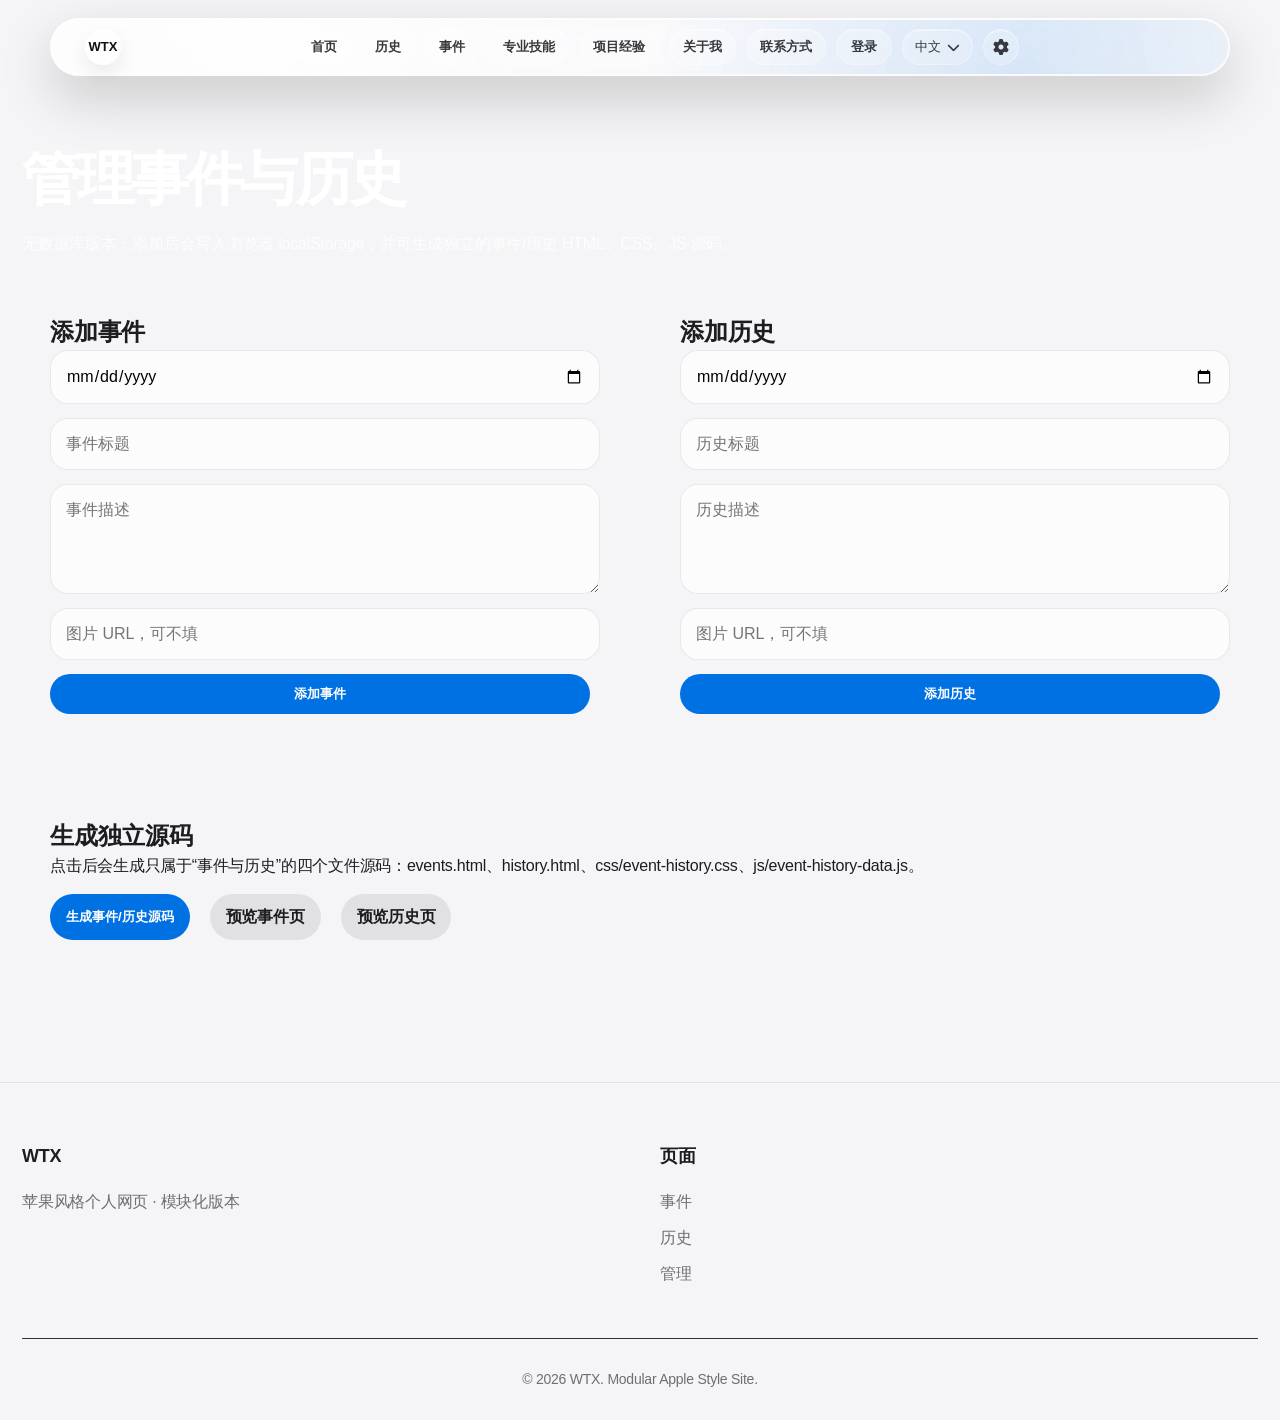
==== admin-event-history.html @ c9d872ee "Add files via upload" ====
<!DOCTYPE html>
<html lang="zh-CN">
<head>
    <meta charset="UTF-8">
    <meta name="viewport" content="width=device-width, initial-scale=1.0">
    <title>管理事件与历史 - WTX</title>
    <link rel="stylesheet" href="https://cdnjs.cloudflare.com/ajax/libs/font-awesome/6.4.0/css/all.min.css">
    <link rel="stylesheet" href="css/style.css">
    <link rel="stylesheet" href="css/admin.css">
</head>
<body data-i18n-title="adminBrowserTitle">
    <div class="gradient-blinds-container" id="gradientBlindsBg"></div>
    <div class="click-spark-container" id="clickSparkContainer"></div>

    <nav>
        <div class="container nav-container">
            <a href="index.html" class="logo">WTX</a>
            <div class="nav-links">
                <a href="index.html" class="nav-link" data-i18n="home">首页</a>
                <a href="history.html" class="nav-link" data-i18n="history">历史</a>
                <a href="events.html" class="nav-link" data-i18n="events">事件</a>
                <a href="index.html#skills" class="nav-link" data-i18n="navSkills">专业技能</a>
                <a href="index.html#projects" class="nav-link" data-i18n="navProjects">项目经验</a>
                <a href="index.html#about" class="nav-link" data-i18n="navAbout">关于我</a>
                <a href="index.html#contact" class="nav-link" data-i18n="navContact">联系方式</a>
                <div class="user-status" id="userStatus">
                    <div class="user-avatar" id="userAvatar" style="display: none;"></div>
                    <span class="user-name" id="userName" style="display: none;"></span>
                    <button class="login-btn" id="loginBtn" data-i18n="login">登录</button>
                </div>
                <div class="language-switcher" id="languageSwitcher">
                    <span id="currentLanguage">中文</span>
                    <i class="fas fa-chevron-down"></i>
                    <div class="language-options" id="languageOptions">
                        <div class="language-option" data-lang="zh">中文</div>
                        <div class="language-option" data-lang="en">English</div>
                        <div class="language-option" data-lang="fr">Français</div>
                    </div>
                </div>
                <button class="settings-btn" id="settingsBtn">
                    <i class="fas fa-cog"></i>
                </button>
            </div>
            <button class="mobile-menu-btn" id="mobileMenuBtn">
                <i class="fas fa-bars"></i>
            </button>
        </div>
    </nav>

    <div class="mobile-menu-overlay" id="mobileMenuOverlay"></div>
    <div class="mobile-menu" id="mobileMenu">
        <button class="mobile-menu-close" id="mobileMenuClose">
            <i class="fas fa-times"></i>
        </button>
        <div class="mobile-menu-links">
            <a href="index.html" class="nav-link" data-i18n="home">首页</a>
            <a href="history.html" class="nav-link" data-i18n="history">历史</a>
            <a href="events.html" class="nav-link" data-i18n="events">事件</a>
            <a href="index.html#skills" class="nav-link" data-i18n="navSkills">专业技能</a>
            <a href="index.html#projects" class="nav-link" data-i18n="navProjects">项目经验</a>
            <a href="index.html#about" class="nav-link" data-i18n="navAbout">关于我</a>
            <a href="index.html#contact" class="nav-link" data-i18n="navContact">联系方式</a>
            <div class="user-status" id="mobileUserStatus">
                <div class="user-avatar" id="mobileUserAvatar" style="display: none;"></div>
                <span class="user-name" id="mobileUserName" style="display: none;"></span>
                <a href="#" class="mobile-login-btn" id="mobileLoginBtn" data-i18n="login">登录</a>
            </div>
            <div class="language-switcher" id="mobileLanguageSwitcher">
                <span id="mobileCurrentLanguage">中文</span>
                <i class="fas fa-chevron-down"></i>
                <div class="language-options" id="mobileLanguageOptions">
                    <div class="language-option" data-lang="zh">中文</div>
                    <div class="language-option" data-lang="en">English</div>
                    <div class="language-option" data-lang="fr">Français</div>
                </div>
            </div>
            <a href="#" id="mobileSettingsBtn">
                <i class="fas fa-cog"></i> <span data-i18n="mobileSettings">网站设置</span>
            </a>
        </div>
    </div>

    <div class="settings-overlay" id="settingsOverlay"></div>
    <div class="settings-panel" id="settingsPanel">
        <div class="settings-header">
            <h2 class="settings-title" data-i18n="settings">网站设置</h2>
            <button class="close-settings" id="closeSettings">
                <i class="fas fa-times"></i>
            </button>
        </div>
        <div class="setting-group">
            <label class="setting-label" data-i18n="theme">主题</label>
            <div class="theme-options">
                <div class="theme-option active" data-theme="light" data-i18n="light">浅色</div>
                <div class="theme-option" data-theme="dark" data-i18n="dark">深色</div>
                <div class="theme-option" data-theme="cyan" data-i18n="cyan">青色</div>
            </div>
        </div>
        <div class="setting-group">
            <label class="setting-label" data-i18n="fontSize">字体大小</label>
            <div class="font-options">
                <div class="font-option" data-font="small" data-i18n="small">小</div>
                <div class="font-option active" data-font="medium" data-i18n="medium">中</div>
                <div class="font-option" data-font="large" data-i18n="large">大</div>
            </div>
        </div>
        <div class="setting-option">
            <span class="setting-option-label" data-i18n="animations">动画效果</span>
            <label class="toggle-switch">
                <input type="checkbox" id="animationsToggle" checked>
                <span class="toggle-slider"></span>
            </label>
        </div>
        <div class="setting-option">
            <span class="setting-option-label" data-i18n="smoothScroll">平滑滚动</span>
            <label class="toggle-switch">
                <input type="checkbox" id="smoothScrollToggle" checked>
                <span class="toggle-slider"></span>
            </label>
        </div>
        <div class="setting-option">
            <span class="setting-option-label" data-i18n="hoverEffects">悬停效果</span>
            <label class="toggle-switch">
                <input type="checkbox" id="hoverEffectsToggle" checked>
                <span class="toggle-slider"></span>
            </label>
        </div>
        <div class="setting-option">
            <span class="setting-option-label" data-i18n="clickSpark">点击火花效果</span>
            <label class="toggle-switch">
                <input type="checkbox" id="clickSparkToggle" checked>
                <span class="toggle-slider"></span>
            </label>
        </div>
        <div class="setting-group">
            <button class="reset-btn" id="resetSettings" data-i18n="reset">重置为默认设置</button>
        </div>
    </div>

    <main class="admin-shell">
        <div class="container">
            <h1 class="admin-title" data-i18n="adminPageTitle">管理事件与历史</h1>
            <p class="admin-subtitle" data-i18n="adminSubtitle">无数据库版本：添加后会写入浏览器 localStorage，并可生成独立的事件/历史 HTML、CSS、JS 源码。</p>
            <div class="admin-grid">
                <section class="admin-card liquid-glass">
                    <h2 data-i18n="addEvent">添加事件</h2>
                    <div class="form">
                        <input id="eventDate" type="date">
                        <input id="eventTitle" placeholder="事件标题" data-i18n-placeholder="eventTitlePlaceholder">
                        <textarea id="eventDesc" placeholder="事件描述" data-i18n-placeholder="eventDescPlaceholder"></textarea>
                        <input id="eventImage" placeholder="图片 URL，可不填" data-i18n-placeholder="imageUrlOptional">
                        <button id="addEvent" class="admin-btn" data-i18n="addEvent">添加事件</button>
                    </div>
                    <div id="eventList" class="list"></div>
                </section>
                <section class="admin-card liquid-glass">
                    <h2 data-i18n="addHistory">添加历史</h2>
                    <div class="form">
                        <input id="historyDate" type="date">
                        <input id="historyTitle" placeholder="历史标题" data-i18n-placeholder="historyTitlePlaceholder">
                        <textarea id="historyDesc" placeholder="历史描述" data-i18n-placeholder="historyDescPlaceholder"></textarea>
                        <input id="historyImage" placeholder="图片 URL，可不填" data-i18n-placeholder="imageUrlOptional">
                        <button id="addHistory" class="admin-btn" data-i18n="addHistory">添加历史</button>
                    </div>
                    <div id="historyList" class="list"></div>
                </section>
            </div>
            <section class="admin-card liquid-glass">
                <h2 data-i18n="generateStandaloneSource">生成独立源码</h2>
                <p data-i18n="generateSourceDesc">点击后会生成只属于“事件与历史”的四个文件源码：events.html、history.html、css/event-history.css、js/event-history-data.js。</p>
                <div class="button-row" style="margin-top:16px">
                    <button id="exportSource" class="admin-btn" data-i18n="generateEventHistorySource">生成事件/历史源码</button>
                    <a class="admin-btn secondary" href="events.html" data-i18n="previewEvents">预览事件页</a>
                    <a class="admin-btn secondary" href="history.html" data-i18n="previewHistory">预览历史页</a>
                </div>
            </section>
        </div>
    </main>

    <div id="sourceExportModal" class="source-export-modal">
        <div class="source-export-panel liquid-glass">
            <div class="source-export-header">
                <div>
                    <h2 data-i18n="sourceModalTitle">事件/历史独立源码</h2>
                    <p class="source-export-note" data-i18n="sourceModalNote">选择文件标签后复制；也可以下载合并 txt。</p>
                </div>
                <button id="closeExport" class="admin-btn secondary" data-i18n="close">关闭</button>
            </div>
            <div id="fileTabs" class="file-tabs"></div>
            <textarea id="sourceCode" class="source-export-code" spellcheck="false"></textarea>
            <div class="source-export-footer">
                <p class="source-export-note" data-i18n="sourceReplaceNote">替换对应文件即可更新独立事件/历史模块。</p>
                <div class="button-row">
                    <button id="copySource" class="admin-btn" data-i18n="copyCurrentFile">复制当前文件</button>
                    <button id="downloadSource" class="admin-btn secondary" data-i18n="downloadMergedSource">下载合并源码</button>
                </div>
            </div>
        </div>
    </div>

    <footer>
        <div class="container">
            <div class="footer-content">
                <div class="footer-column">
                    <h3>WTX</h3>
                    <p data-i18n="footerTagline">苹果风格个人网页 · 模块化版本</p>
                </div>
                <div class="footer-column">
                    <h3 data-i18n="pages">页面</h3>
                    <ul>
                        <li><a href="events.html" data-i18n="events">事件</a></li>
                        <li><a href="history.html" data-i18n="history">历史</a></li>
                        <li><a href="admin-event-history.html" data-i18n="adminShort">管理</a></li>
                    </ul>
                </div>
            </div>
            <div class="copyright">© 2026 WTX. Modular Apple Style Site.</div>
        </div>
    </footer>
    <script src="js/common.js"></script>
    <script src="js/data.js"></script>
    <script src="js/admin-event-history.js"></script>
</body>
</html>
---- css/style.css ----
﻿* {
            margin: 0;
            padding: 0;
            box-sizing: border-box;
            font-family: 'SF Pro Display', -apple-system, BlinkMacSystemFont, 'Segoe UI', Roboto, Oxygen, Ubuntu, sans-serif;
        }
        
        html {
            scroll-behavior: smooth;
        }
        
        body {
            color: #1d1d1f;
            line-height: 1.5;
            overflow-x: hidden;
            transition: background-color 0.4s, color 0.4s;
            background: transparent;
        }
        
        /* GradientBlinds背景容器 */
        .gradient-blinds-container {
            position: fixed;
            top: 0;
            left: 0;
            width: 100%;
            height: 100%;
            z-index: -1;
            background: #000;
        }
        
        /* GradientBlinds效果样式 */
        .gradient-blinds {
            position: absolute;
            top: 0;
            left: 0;
            width: 100%;
            height: 100%;
            overflow: hidden;
            display: flex;
        }
        
        .blind {
            flex: 1;
            height: 100%;
            position: relative;
            transition: transform 0.3s ease, filter 0.3s ease;
        }
        
        .blind::before {
            content: '';
            position: absolute;
            top: 0;
            left: 0;
            width: 100%;
            height: 100%;
            background: linear-gradient(0deg, #FF9FFC, #5227FF);
            opacity: 0.8;
            transition: all 0.3s ease;
        }
        
        .blind:hover::before {
            opacity: 1;
            filter: brightness(1.2);
        }
        
        /* 确保内容在背景之上 */
        .page, nav, footer {
            position: relative;
            z-index: 1;
        }
        
        /* 确保英雄区域内容可见 */
        .hero-content {
            position: relative;
            z-index: 3;
            background: rgba(0, 0, 0, 0.5);
            backdrop-filter: blur(5px);
            padding: 30px;
            border-radius: 20px;
            display: inline-block;
        }
        
        /* 页面切换动画 */
        .page {
            display: none;
            opacity: 0;
            transform: translateY(20px);
            transition: opacity 0.6s cubic-bezier(0.25, 0.46, 0.45, 0.94), transform 0.6s cubic-bezier(0.25, 0.46, 0.45, 0.94);
        }
        
        .page.active {
            display: block;
            opacity: 1;
            transform: translateY(0);
        }
        
        /* 深色主题样式 */
        body.dark-theme {
            color: #e0e0e0;
        }
        
        body.dark-theme .skill-card,
        body.dark-theme .project-content,
        body.dark-theme .about-text,
        body.dark-theme .event-card,
        body.dark-theme .login-form,
        body.dark-theme .profile-card,
        body.dark-theme .admin-panel {
            background-color: rgba(30, 30, 30, 0.85);
            color: #e0e0e0;
        }
        
        body.dark-theme .projects,
        body.dark-theme .contact,
        body.dark-theme .events,
        body.dark-theme .login-section {
            background-color: rgba(26, 26, 26, 0.85);
        }
        
        body.dark-theme nav {
            background-color: rgba(30, 30, 30, 0.8);
            border-bottom: 1px solid rgba(255, 255, 255, 0.1);
        }
        
        body.dark-theme .nav-links a,
        body.dark-theme .logo {
            color: #e0e0e0;
        }
        
        body.dark-theme .hero {
            background: transparent;
        }
        
        body.dark-theme footer {
            background-color: rgba(13, 13, 13, 0.9);
        }
        
        /* 青色主题样式 */
        body.cyan-theme {
            color: #e0e0e0;
            background: linear-gradient(135deg, #001a1a, #003333);
        }
        
        body.cyan-theme .skill-card,
        body.cyan-theme .project-content,
        body.cyan-theme .about-text,
        body.cyan-theme .event-card,
        body.cyan-theme .login-form,
        body.cyan-theme .profile-card,
        body.cyan-theme .admin-panel {
            background-color: rgba(0, 51, 51, 0.9);
            color: #e0e0e0;
            border: 1px solid #00FFFF;
        }
        
        body.cyan-theme .projects,
        body.cyan-theme .contact,
        body.cyan-theme .events,
        body.cyan-theme .login-section {
            background-color: rgba(0, 34, 34, 0.9);
        }
        
        body.cyan-theme nav {
            background-color: rgba(0, 51, 51, 0.9);
            border-bottom: 1px solid #00FFFF;
        }
        
        body.cyan-theme .nav-links a,
        body.cyan-theme .logo {
            color: #00FFFF;
        }
        
        body.cyan-theme .nav-links a:hover {
            color: #E0FFFF;
        }
        
        body.cyan-theme .hero h1 {
            background: linear-gradient(45deg, #00FFFF, #00CED1);
            -webkit-background-clip: text;
            -webkit-text-fill-color: transparent;
        }
        
        body.cyan-theme .cta-button,
        body.cyan-theme .contact-button {
            background: #00FFFF;
            color: #003333;
        }
        
        body.cyan-theme .cta-button:hover,
        body.cyan-theme .contact-button:hover {
            background: #00CED1;
            box-shadow: 0 10px 20px rgba(0, 255, 255, 0.3);
        }
        
        body.cyan-theme .skill-icon {
            color: #00FFFF;
        }
        
        body.cyan-theme .event-date {
            background: #00FFFF;
            color: #003333;
        }
        
        /* 3D方块样式 */
        .cubes-container {
            position: absolute;
            top: 0;
            left: 0;
            width: 100%;
            height: 100%;
            z-index: 1;
            pointer-events: none;
            overflow: hidden;
            perspective: 1000px;
        }
        
        .cube-3d {
            position: absolute;
            width: 60px;
            height: 60px;
            transform-style: preserve-3d;
            transition: transform 0.5s ease;
        }
        
        .cube-face {
            position: absolute;
            width: 100%;
            height: 100%;
            background: rgba(0, 255, 255, 0.1);
            border: 2px dashed rgba(0, 255, 255, 0.5);
            display: flex;
            align-items: center;
            justify-content: center;
            font-size: 20px;
            color: rgba(0, 255, 255, 0.7);
            backface-visibility: visible;
        }
        
        .cube-face:nth-child(1) { transform: translateZ(30px); }
        .cube-face:nth-child(2) { transform: rotateY(180deg) translateZ(30px); }
        .cube-face:nth-child(3) { transform: rotateY(90deg) translateZ(30px); }
        .cube-face:nth-child(4) { transform: rotateY(-90deg) translateZ(30px); }
        .cube-face:nth-child(5) { transform: rotateX(90deg) translateZ(30px); }
        .cube-face:nth-child(6) { transform: rotateX(-90deg) translateZ(30px); }
        
        /* 青色主题下的方块 */
        body.cyan-theme .cube-face {
            background: rgba(0, 255, 255, 0.15);
            border: 2px dashed rgba(0, 255, 255, 0.7);
        }
        
        /* 字体大小调整 */
        body.small-font {
            font-size: 14px;
        }
        
        body.large-font {
            font-size: 18px;
        }
        
        /* 动画开关 */
        body.no-animation * {
            transition: none !important;
            animation: none !important;
        }
        
        /* 悬停效果开关 */
        body.no-hover .skill-card:hover,
        body.no-hover .project-image:hover,
        body.no-hover .about-image:hover,
        body.no-hover .event-card:hover,
        body.no-hover .cta-button:hover,
        body.no-hover .contact-button:hover {
            transform: none !important;
            box-shadow: none !important;
        }
        
        body.no-hover .skill-card:hover .skill-icon,
        body.no-hover .project-image:hover img,
        body.no-hover .event-card:hover .event-image {
            transform: none !important;
        }
        
        /* 设置按钮不受悬停效果影响，确保始终可点击 */
        .bubble-menu-toggle,
        .mobile-menu-btn,
        .close-settings,
        .mobile-menu-close,
        .language-switcher,
        .reset-btn,
        .theme-option,
        .font-option,
        .login-btn,
        .user-avatar,
        .settings-btn {
            transition: all 0.3s ease !important;
        }
        
        body.no-hover .bubble-menu-toggle:hover,
        body.no-hover .mobile-menu-btn:hover,
        body.no-hover .mobile-menu-close:hover,
        body.no-hover .language-switcher:hover,
        body.no-hover .reset-btn:hover,
        body.no-hover .theme-option:hover,
        body.no-hover .font-option:hover,
        body.no-hover .login-btn:hover,
        body.no-hover .user-avatar:hover,
        body.no-hover .settings-btn:hover {
            transform: none !important;
            background-color: initial !important;
        }
        
        a {
            text-decoration: none;
            color: #0066cc;
            transition: color 0.3s ease;
        }
        
        a:hover {
            color: #0077dd;
        }
        
        .container {
            max-width: 1280px;
            margin: 0 auto;
            padding: 0 22px;
        }
        
        /* 导航栏样式 */
        nav {
            position: fixed;
            top: 0;
            width: 100%;
            background-color: rgba(255, 255, 255, 0.8);
            backdrop-filter: blur(20px);
            -webkit-backdrop-filter: blur(20px);
            z-index: 1000;
            padding: 16px 0;
            border-bottom: 1px solid rgba(0, 0, 0, 0.1);
            transition: background-color 0.4s, border-bottom 0.4s;
        }
        
        .nav-container {
            display: flex;
            justify-content: space-between;
            align-items: center;
        }
        
        .logo {
            font-size: 24px;
            font-weight: 700;
            color: #000;
            transition: color 0.3s ease, transform 0.3s ease;
        }
        
        .logo:hover {
            transform: scale(1.05);
        }
        
        .nav-links {
            display: flex;
            gap: 32px;
            align-items: center;
        }
        
        .nav-links a {
            color: #1d1d1f;
            font-size: 16px;
            font-weight: 400;
            transition: color 0.3s ease, transform 0.2s ease;
        }
        
        .nav-links a:hover {
            color: #0066cc;
            transform: translateY(-2px);
        }
        
        /* 用户状态样式 */
        .user-status {
            display: flex;
            align-items: center;
            gap: 10px;
        }
        
        .user-avatar {
            width: 36px;
            height: 36px;
            border-radius: 50%;
            background-color: #0066cc;
            color: white;
            display: flex;
            align-items: center;
            justify-content: center;
            font-weight: bold;
            cursor: pointer;
            transition: transform 0.3s ease;
        }
        
        .user-avatar:hover {
            transform: scale(1.1);
        }
        
        .user-name {
            font-size: 14px;
            font-weight: 500;
            cursor: pointer;
            transition: color 0.3s ease;
        }
        
        .user-name:hover {
            color: #0066cc;
        }
        
        .login-btn {
            background: #0066cc;
            color: white;
            padding: 8px 16px;
            border-radius: 20px;
            font-size: 14px;
            font-weight: 500;
            transition: all 0.3s ease;
            border: none;
            cursor: pointer;
        }
        
        .login-btn:hover {
            background: #0077dd;
            transform: translateY(-2px);
        }
        
        /* 移动端菜单按钮 */
        .mobile-menu-btn {
            display: none;
            background: none;
            border: none;
            font-size: 24px;
            cursor: pointer;
            color: #1d1d1f;
            transition: transform 0.3s ease;
        }
        
        body.dark-theme .mobile-menu-btn {
            color: #e0e0e0;
        }
        
        .mobile-menu-btn:hover {
            transform: rotate(90deg);
        }
        
        /* 移动端菜单 */
        .mobile-menu {
            position: fixed;
            top: 0;
            left: -100%;
            width: 80%;
            max-width: 300px;
            height: 100vh;
            background-color: #ffffff;
            z-index: 2001;
            padding: 80px 30px 30px;
            transition: left 0.4s cubic-bezier(0.25, 0.46, 0.45, 0.94);
            overflow-y: auto;
            box-shadow: 5px 0 15px rgba(0, 0, 0, 0.1);
        }
        
        body.dark-theme .mobile-menu {
            background-color: #1e1e1e;
        }
        
        .mobile-menu.active {
            left: 0;
        }
        
        .mobile-menu-links {
            display: flex;
            flex-direction: column;
            gap: 20px;
        }
        
        .mobile-menu-links a {
            color: #1d1d1f;
            font-size: 18px;
            padding: 12px 0;
            border-bottom: 1px solid rgba(0, 0, 0, 0.1);
            transition: color 0.3s ease;
        }
        
        body.dark-theme .mobile-menu-links a {
            color: #e0e0e0;
            border-bottom: 1px solid rgba(255, 255, 255, 0.1);
        }
        
        .mobile-menu-links a:hover {
            color: #0066cc;
        }
        
        .mobile-menu-close {
            position: absolute;
            top: 20px;
            right: 20px;
            background: none;
            border: none;
            font-size: 24px;
            cursor: pointer;
            color: #1d1d1f;
            transition: transform 0.3s ease;
        }
        
        body.dark-theme .mobile-menu-close {
            color: #e0e0e0;
        }
        
        .mobile-menu-close:hover {
            transform: rotate(90deg);
        }
        
        /* 移动端菜单遮罩 */
        .mobile-menu-overlay {
            position: fixed;
            top: 0;
            left: 0;
            width: 100%;
            height: 100%;
            background-color: rgba(0, 0, 0, 0.5);
            z-index: 2000;
            opacity: 0;
            visibility: hidden;
            transition: opacity 0.4s ease, visibility 0.4s;
        }
        
        .mobile-menu-overlay.active {
            opacity: 1;
            visibility: visible;
        }
        
        /* 语言切换器样式 */
        .language-switcher {
            position: relative;
            display: flex;
            align-items: center;
            cursor: pointer;
            padding: 8px 12px;
            border-radius: 8px;
            transition: background-color 0.3s ease;
        }
        
        .language-switcher:hover {
            background-color: rgba(0, 0, 0, 0.05);
        }
        
        body.dark-theme .language-switcher:hover {
            background-color: rgba(255, 255, 255, 0.1);
        }
        
        .language-options {
            position: absolute;
            top: 100%;
            right: 0;
            background-color: white;
            border-radius: 8px;
            box-shadow: 0 5px 15px rgba(0, 0, 0, 0.1);
            overflow: hidden;
            display: none;
            z-index: 1001;
            min-width: 120px;
            transition: transform 0.3s ease, opacity 0.3s ease;
            transform: translateY(-10px);
            opacity: 0;
        }
        
        body.dark-theme .language-options {
            background-color: #1e1e1e;
        }
        
        .language-options.active {
            display: block;
            transform: translateY(0);
            opacity: 1;
        }
        
        .language-option {
            padding: 10px 15px;
            display: flex;
            align-items: center;
            gap: 8px;
            transition: background-color 0.2s ease;
        }
        
        .language-option:hover {
            background-color: rgba(0, 0, 0, 0.05);
        }
        
        body.dark-theme .language-option:hover {
            background-color: rgba(255, 255, 255, 0.1);
        }
        
        /* 设置按钮样式 */
        .settings-btn {
            background: none;
            border: none;
            font-size: 20px;
            color: #1d1d1f;
            cursor: pointer;
            padding: 8px;
            border-radius: 50%;
            transition: all 0.3s ease;
        }
        
        body.dark-theme .settings-btn {
            color: #e0e0e0;
        }
        
        .settings-btn:hover {
            background-color: rgba(0, 0, 0, 0.05);
            transform: rotate(30deg);
        }
        
        body.dark-theme .settings-btn:hover {
            background-color: rgba(255, 255, 255, 0.1);
        }
        
        /* 气泡菜单样式 */
        .bubble-menu {
            position: fixed;
            bottom: 30px;
            right: 30px;
            z-index: 2000;
        }
        
        .bubble-menu-toggle {
            width: 60px;
            height: 60px;
            border-radius: 50%;
            background-color: #0066cc;
            color: white;
            border: none;
            display: flex;
            align-items: center;
            justify-content: center;
            font-size: 20px;
            cursor: pointer;
            box-shadow: 0 4px 12px rgba(0, 0, 0, 0.15);
            transition: all 0.3s ease;
            z-index: 10;
        }
        
        .bubble-menu-toggle:hover {
            background-color: #0077dd;
            transform: scale(1.1);
        }
        
        .bubble-menu-items {
            position: absolute;
            bottom: 70px;
            right: 0;
            display: flex;
            flex-direction: column;
            align-items: flex-end;
            gap: 15px;
            pointer-events: none;
            opacity: 0;
            transition: opacity 0.3s ease;
        }
        
        .bubble-menu.active .bubble-menu-items {
            pointer-events: auto;
            opacity: 1;
        }
        
        .bubble-menu-item {
            width: 50px;
            height: 50px;
            border-radius: 50%;
            background-color: white;
            color: #1d1d1f;
            border: none;
            display: flex;
            align-items: center;
            justify-content: center;
            font-size: 18px;
            cursor: pointer;
            box-shadow: 0 4px 12px rgba(0, 0, 0, 0.1);
            transition: all 0.3s ease;
            transform: translateY(20px) scale(0.8);
            opacity: 0;
            position: relative;
        }
        
        .bubble-menu.active .bubble-menu-item {
            transform: translateY(0) scale(1);
            opacity: 1;
        }
        
        /* 为每个气泡设置不同的旋转角度 */
        .bubble-menu-item:nth-child(1) { transform: translateY(20px) rotate(-8deg) scale(0.8); }
        .bubble-menu-item:nth-child(2) { transform: translateY(20px) rotate(8deg) scale(0.8); }
        .bubble-menu-item:nth-child(3) { transform: translateY(20px) rotate(8deg) scale(0.8); }
        .bubble-menu-item:nth-child(4) { transform: translateY(20px) rotate(8deg) scale(0.8); }
        .bubble-menu-item:nth-child(5) { transform: translateY(20px) rotate(-8deg) scale(0.8); }
        .bubble-menu-item:nth-child(6) { transform: translateY(20px) rotate(8deg) scale(0.8); }
        .bubble-menu-item:nth-child(7) { transform: translateY(20px) rotate(-8deg) scale(0.8); }
        
        .bubble-menu.active .bubble-menu-item:nth-child(1) { 
            transform: translateY(0) rotate(-8deg) scale(1); 
            transition-delay: 0.1s;
        }
        .bubble-menu.active .bubble-menu-item:nth-child(2) { 
            transform: translateY(0) rotate(8deg) scale(1); 
            transition-delay: 0.2s;
        }
        .bubble-menu.active .bubble-menu-item:nth-child(3) { 
            transform: translateY(0) rotate(8deg) scale(1); 
            transition-delay: 0.3s;
        }
        .bubble-menu.active .bubble-menu-item:nth-child(4) { 
            transform: translateY(0) rotate(8deg) scale(1); 
            transition-delay: 0.4s;
        }
        .bubble-menu.active .bubble-menu-item:nth-child(5) { 
            transform: translateY(0) rotate(-8deg) scale(1); 
            transition-delay: 0.5s;
        }
        .bubble-menu.active .bubble-menu-item:nth-child(6) { 
            transform: translateY(0) rotate(8deg) scale(1); 
            transition-delay: 0.6s;
        }
        .bubble-menu.active .bubble-menu-item:nth-child(7) { 
            transform: translateY(0) rotate(-8deg) scale(1); 
            transition-delay: 0.7s;
        }
        
        .bubble-menu-item:hover {
            transform: scale(1.1) !important;
            box-shadow: 0 6px 16px rgba(0, 0, 0, 0.15);
        }
        
        /* 为每个气泡设置不同的悬停颜色 */
        .bubble-menu-item[data-action="theme"]:hover { background-color: #3b82f6; color: white; }
        .bubble-menu-item[data-action="font-size"]:hover { background-color: #10b981; color: white; }
        .bubble-menu-item[data-action="animations"]:hover { background-color: #f59e0b; color: white; }
        .bubble-menu-item[data-action="smooth-scroll"]:hover { background-color: #ef4444; color: white; }
        .bubble-menu-item[data-action="hover-effects"]:hover { background-color: #8b5cf6; color: white; }
        .bubble-menu-item[data-action="click-spark"]:hover { background-color: #ec4899; color: white; }
        .bubble-menu-item[data-action="reset"]:hover { background-color: #6b7280; color: white; }
        
        /* 气泡提示文字 */
        .bubble-tooltip {
            position: absolute;
            right: 60px;
            background-color: rgba(0, 0, 0, 0.8);
            color: white;
            padding: 6px 12px;
            border-radius: 6px;
            font-size: 12px;
            white-space: nowrap;
            opacity: 0;
            pointer-events: none;
            transition: opacity 0.3s ease;
        }
        
        .bubble-menu-item:hover .bubble-tooltip {
            opacity: 1;
        }
        
        body.dark-theme .bubble-menu-item {
            background-color: #2d2d2d;
            color: #e0e0e0;
        }
        
        body.dark-theme .bubble-menu-toggle {
            background-color: #0066cc;
        }
        
        body.dark-theme .bubble-menu-toggle:hover {
            background-color: #0077dd;
        }
        
        /* 设置面板样式 */
        .settings-panel {
            position: fixed;
            top: 0;
            right: -400px;
            width: 350px;
            height: 100vh;
            background-color: #ffffff;
            box-shadow: -5px 0 15px rgba(0, 0, 0, 0.1);
            z-index: 2000;
            padding: 30px;
            overflow-y: auto;
            transition: right 0.4s cubic-bezier(0.25, 0.46, 0.45, 0.94);
        }
        
        body.dark-theme .settings-panel {
            background-color: #1e1e1e;
            color: #e0e0e0;
        }
        
        .settings-panel.active {
            right: 0;
        }
        
        .settings-header {
            display: flex;
            justify-content: space-between;
            align-items: center;
            margin-bottom: 30px;
            padding-bottom: 15px;
            border-bottom: 1px solid rgba(0, 0, 0, 0.1);
        }
        
        body.dark-theme .settings-header {
            border-bottom: 1px solid rgba(255, 255, 255, 0.1);
        }
        
        .settings-title {
            font-size: 24px;
            font-weight: 600;
        }
        
        .close-settings {
            background: none;
            border: none;
            font-size: 20px;
            cursor: pointer;
            color: #1d1d1f;
            transition: transform 0.3s ease;
        }
        
        body.dark-theme .close-settings {
            color: #e0e0e0;
        }
        
        .close-settings:hover {
            transform: scale(1.1);
        }
        
        .setting-group {
            margin-bottom: 25px;
        }
        
        .setting-label {
            display: block;
            margin-bottom: 10px;
            font-weight: 500;
        }
        
        .theme-options {
            display: flex;
            gap: 10px;
        }
        
        .theme-option {
            flex: 1;
            padding: 10px;
            text-align: center;
            border: 2px solid #e0e0e0;
            border-radius: 8px;
            cursor: pointer;
            transition: all 0.3s ease;
        }
        
        body.dark-theme .theme-option {
            border-color: #444;
        }
        
        .theme-option.active {
            border-color: #0066cc;
            background-color: rgba(0, 102, 204, 0.1);
        }
        
        .font-options {
            display: flex;
            gap: 10px;
        }
        
        .font-option {
            flex: 1;
            padding: 10px;
            text-align: center;
            border: 2px solid #e0e0e0;
            border-radius: 8px;
            cursor: pointer;
            transition: all 0.3s ease;
        }
        
        body.dark-theme .font-option {
            border-color: #444;
        }
        
        .font-option.active {
            border-color: #0066cc;
            background-color: rgba(0, 102, 204, 0.1);
        }
        
        /* 新设置选项样式 */
        .setting-option {
            display: flex;
            justify-content: space-between;
            align-items: center;
            margin-bottom: 15px;
            padding: 10px 0;
            border-bottom: 1px solid rgba(0, 0, 0, 0.1);
        }
        
        body.dark-theme .setting-option {
            border-bottom: 1px solid rgba(255, 255, 255, 0.1);
        }
        
        .setting-option:last-child {
            border-bottom: none;
        }
        
        .setting-option-label {
            font-weight: 500;
        }
        
        .toggle-switch {
            position: relative;
            display: inline-block;
            width: 50px;
            height: 24px;
        }
        
        .toggle-switch input {
            opacity: 0;
            width: 0;
            height: 0;
        }
        
        .toggle-slider {
            position: absolute;
            cursor: pointer;
            top: 0;
            left: 0;
            right: 0;
            bottom: 0;
            background-color: #ccc;
            transition: .4s;
            border-radius: 24px;
        }
        
        .toggle-slider:before {
            position: absolute;
            content: "";
            height: 16px;
            width: 16px;
            left: 4px;
            bottom: 4px;
            background-color: white;
            transition: .4s;
            border-radius: 50%;
        }
        
        input:checked + .toggle-slider {
            background-color: #0066cc;
        }
        
        input:checked + .toggle-slider:before {
            transform: translateX(26px);
        }
        
        /* 设置面板遮罩 */
        .settings-overlay {
            position: fixed;
            top: 0;
            left: 0;
            width: 100%;
            height: 100%;
            background-color: rgba(0, 0, 0, 0.5);
            z-index: 1999;
            opacity: 0;
            visibility: hidden;
            transition: opacity 0.4s ease, visibility 0.4s;
        }
        
        .settings-overlay.active {
            opacity: 1;
            visibility: visible;
        }
        
        .reset-btn {
            display: block;
            width: 100%;
            padding: 12px;
            background-color: #f0f0f0;
            border: none;
            border-radius: 8px;
            cursor: pointer;
            font-weight: 500;
            transition: all 0.3s ease;
        }
        
        body.dark-theme .reset-btn {
            background-color: #333;
            color: #e0e0e0;
        }
        
        .reset-btn:hover {
            background-color: #e0e0e0;
            transform: translateY(-2px);
        }
        
        body.dark-theme .reset-btn:hover {
            background-color: #444;
        }
        
        /* 管理员面板样式 */
        .admin-panel {
            background-color: #f8f9fa;
            border-radius: 8px;
            padding: 20px;
            margin-top: 20px;
            transition: background-color 0.4s;
        }
        
        .admin-section {
            margin-bottom: 25px;
        }
        
        .admin-section-title {
            font-size: 18px;
            font-weight: 600;
            margin-bottom: 15px;
            padding-bottom: 10px;
            border-bottom: 1px solid #e0e0e0;
        }
        
        body.dark-theme .admin-section-title {
            border-bottom: 1px solid #444;
        }
        
        .admin-btn {
            background: #28a745;
            color: white;
            padding: 10px 15px;
            border: none;
            border-radius: 6px;
            cursor: pointer;
            font-weight: 500;
            transition: all 0.3s ease;
            margin-right: 10px;
            margin-bottom: 10px;
        }
        
        .admin-btn:hover {
            background: #34ce57;
            transform: translateY(-2px);
        }
        
        .admin-btn.delete {
            background: #dc3545;
        }
        
        .admin-btn.delete:hover {
            background: #e74c3c;
        }
        
        /* 历史事件管理表单样式 */
        .history-form {
            display: flex;
            flex-direction: column;
            gap: 15px;
            margin-bottom: 20px;
        }
        
        .history-form input,
        .history-form textarea {
            padding: 10px;
            border: 1px solid #e0e0e0;
            border-radius: 6px;
            font-size: 14px;
            transition: border-color 0.3s, background-color 0.3s;
        }
        
        body.dark-theme .history-form input,
        body.dark-theme .history-form textarea {
            background-color: #2d2d2d;
            border-color: #444;
            color: #e0e0e0;
        }
        
        .history-form input:focus,
        .history-form textarea:focus {
            outline: none;
            border-color: #0066cc;
        }
        
        .history-form textarea {
            resize: vertical;
            min-height: 100px;
        }
        
        /* 用户管理样式 */
        .user-list {
            max-height: 200px;
            overflow-y: auto;
            border: 1px solid #e0e0e0;
            border-radius: 6px;
            padding: 10px;
        }
        
        body.dark-theme .user-list {
            border-color: #444;
        }
        
        .user-item {
            display: flex;
            justify-content: space-between;
            align-items: center;
            padding: 8px 0;
            border-bottom: 1px solid #f0f0f0;
        }
        
        body.dark-theme .user-item {
            border-bottom: 1px solid #333;
        }
        
        .user-item:last-child {
            border-bottom: none;
        }
        
        /* 登录系统样式 */
        .login-section {
            padding: 100px 0;
            background-color: rgba(245, 247, 250, 0.9);
            min-height: 100vh;
            transition: background-color 0.4s;
        }
        
        .login-container {
            max-width: 400px;
            margin: 0 auto;
            padding: 40px;
            background-color: white;
            border-radius: 20px;
            box-shadow: 0 10px 30px rgba(0, 0, 0, 0.1);
            transition: transform 0.4s ease, box-shadow 0.4s;
        }
        
        .login-container:hover {
            transform: translateY(-5px);
            box-shadow: 0 15px 40px rgba(0, 0, 0, 0.15);
        }
        
        .login-title {
            text-align: center;
            font-size: 32px;
            font-weight: 700;
            margin-bottom: 30px;
            color: #1d1d1f;
            transition: color 0.3s;
        }
        
        body.dark-theme .login-title {
            color: #e0e0e0;
        }
        
        .login-form {
            display: flex;
            flex-direction: column;
            gap: 20px;
        }
        
        .form-group {
            display: flex;
            flex-direction: column;
            gap: 8px;
        }
        
        .form-label {
            font-weight: 500;
            color: #1d1d1f;
            transition: color 0.3s;
        }
        
        body.dark-theme .form-label {
            color: #e0e0e0;
        }
        
        .form-input {
            padding: 12px 16px;
            border: 1px solid #e0e0e0;
            border-radius: 8px;
            font-size: 16px;
            transition: border-color 0.3s, background-color 0.3s;
        }
        
        body.dark-theme .form-input {
            background-color: #2d2d2d;
            border-color: #444;
            color: #e0e0e0;
        }
        
        .form-input:focus {
            outline: none;
            border-color: #0066cc;
        }
        
        .login-submit {
            background: #0066cc;
            color: white;
            padding: 14px;
            border: none;
            border-radius: 8px;
            font-size: 16px;
            font-weight: 500;
            cursor: pointer;
            transition: all 0.3s ease;
        }
        
        .login-submit:hover {
            background: #0077dd;
            transform: translateY(-2px);
        }
        
        .login-footer {
            text-align: center;
            margin-top: 20px;
            color: #86868b;
            transition: color 0.3s;
        }
        
        body.dark-theme .login-footer {
            color: #a0a0a0;
        }
        
        .profile-section {
            padding: 100px 0;
            background-color: rgba(245, 247, 250, 0.9);
            min-height: 100vh;
            transition: background-color 0.4s;
        }
        
        .profile-card {
            max-width: 600px;
            margin: 0 auto;
            padding: 40px;
            background-color: white;
            border-radius: 20px;
            box-shadow: 0 10px 30px rgba(0, 0, 0, 0.1);
            transition: transform 0.4s ease, box-shadow 0.4s;
        }
        
        .profile-card:hover {
            transform: translateY(-5px);
            box-shadow: 0 15px 40px rgba(0, 0, 0, 0.15);
        }
        
        .profile-header {
            display: flex;
            align-items: center;
            gap: 20px;
            margin-bottom: 30px;
        }
        
        .profile-avatar {
            width: 80px;
            height: 80px;
            border-radius: 50%;
            background-color: #0066cc;
            color: white;
            display: flex;
            align-items: center;
            justify-content: center;
            font-size: 32px;
            font-weight: bold;
        }
        
        .profile-info h2 {
            font-size: 24px;
            margin-bottom: 5px;
        }
        
        .profile-info p {
            color: #86868b;
            transition: color 0.3s;
        }
        
        body.dark-theme .profile-info p {
            color: #a0a0a0;
        }
        
        .profile-stats {
            display: grid;
            grid-template-columns: repeat(3, 1fr);
            gap: 20px;
            margin-bottom: 30px;
        }
        
        .stat-item {
            text-align: center;
            padding: 20px;
            background-color: #f5f7fa;
            border-radius: 12px;
            transition: background-color 0.3s;
        }
        
        body.dark-theme .stat-item {
            background-color: #2d2d2d;
        }
        
        .stat-value {
            font-size: 24px;
            font-weight: 700;
            margin-bottom: 5px;
        }
        
        .stat-label {
            font-size: 14px;
            color: #86868b;
            transition: color 0.3s;
        }
        
        body.dark-theme .stat-label {
            color: #a0a0a0;
        }
        
        .profile-actions {
            display: flex;
            gap: 10px;
        }
        
        .profile-btn {
            flex: 1;
            padding: 12px;
            border: none;
            border-radius: 8px;
            font-weight: 500;
            cursor: pointer;
            transition: all 0.3s ease;
        }
        
        .profile-btn.primary {
            background: #0066cc;
            color: white;
        }
        
        .profile-btn.primary:hover {
            background: #0077dd;
            transform: translateY(-2px);
        }
        
        .profile-btn.secondary {
            background: #f0f0f0;
            color: #1d1d1f;
        }
        
        body.dark-theme .profile-btn.secondary {
            background: #2d2d2d;
            color: #e0e0e0;
        }
        
        .profile-btn.secondary:hover {
            background: #e0e0e0;
            transform: translateY(-2px);
        }
        
        body.dark-theme .profile-btn.secondary:hover {
            background: #3d3d3d;
        }
        
        /* 翻译同步按钮 */
        .sync-translation-btn {
            display: inline-flex;
            align-items: center;
            gap: 8px;
            background: #28a745;
            color: white;
            padding: 10px 16px;
            border: none;
            border-radius: 8px;
            font-size: 14px;
            font-weight: 500;
            cursor: pointer;
            transition: all 0.3s ease;
            margin-top: 20px;
        }
        
        .sync-translation-btn:hover {
            background: #34ce57;
            transform: translateY(-2px);
        }
        
        /* 英雄区域样式 */
        .hero {
            height: 100vh;
            display: flex;
            flex-direction: column;
            justify-content: center;
            align-items: center;
            text-align: center;
            padding-top: 80px;
            background: transparent;
            transition: background 0.4s;
            position: relative;
            overflow: hidden;
        }
        
        .hero h1 {
            font-size: 56px;
            font-weight: 700;
            margin-bottom: 16px;
            background: linear-gradient(45deg, #0066cc, #0077dd);
            -webkit-background-clip: text;
            -webkit-text-fill-color: transparent;
            transition: transform 0.5s ease;
            position: relative;
            z-index: 3;
        }
        
        .hero h1:hover {
            transform: scale(1.02);
        }
        
        .hero p {
            font-size: 28px;
            color: #ffffff;
            max-width: 700px;
            margin-bottom: 32px;
            transition: color 0.3s, transform 0.3s ease;
            position: relative;
            z-index: 3;
            text-shadow: 0 2px 4px rgba(0, 0, 0, 0.5);
        }
        
        body.dark-theme .hero p {
            color: #e0e0e0;
        }
        
        .cta-button {
            background: #0066cc;
            color: white;
            padding: 14px 30px;
            border-radius: 30px;
            font-size: 18px;
            font-weight: 500;
            transition: all 0.3s ease;
            position: relative;
            z-index: 3;
        }
        
        .cta-button:hover {
            background: #0077dd;
            transform: translateY(-3px);
            box-shadow: 0 10px 20px rgba(0, 102, 204, 0.3);
        }
        
        /* 激光动效样式 */
        .laser-bg {
            position: absolute;
            top: 0;
            left: 0;
            width: 100%;
            height: 100%;
            z-index: 1;
            pointer-events: none;
            overflow: hidden;
        }
        
        .laser-beam {
            position: absolute;
            background: linear-gradient(90deg, rgba(255, 0, 128, 0.7), rgba(0, 128, 255, 0.7));
            filter: blur(10px);
            border-radius: 10px;
            animation: laserMove 8s linear infinite;
            opacity: 0.6;
        }
        
        .laser-beam:nth-child(1) {
            width: 300px;
            height: 4px;
            top: 20%;
            left: -300px;
            animation-delay: 0s;
        }
        
        .laser-beam:nth-child(2) {
            width: 200px;
            height: 3px;
            top: 40%;
            right: -200px;
            animation-delay: 2s;
            animation-direction: reverse;
        }
        
        .laser-beam:nth-child(3) {
            width: 250px;
            height: 2px;
            bottom: 30%;
            left: -250px;
            animation-delay: 4s;
        }
        
        .laser-beam:nth-child(4) {
            width: 180px;
            height: 3px;
            bottom: 20%;
            right: -180px;
            animation-delay: 6s;
            animation-direction: reverse;
        }
        
        @keyframes laserMove {
            0% {
                transform: translateX(0);
            }
            100% {
                transform: translateX(calc(100vw + 300px));
            }
        }
        
        /* 技能部分样式 */
        .skills {
            padding: 100px 0;
            background-color: rgba(255, 255, 255, 0.85);
            transition: background-color 0.4s;
        }
        
        .section-title {
            text-align: center;
            font-size: 40px;
            font-weight: 700;
            margin-bottom: 60px;
            color: #1d1d1f;
            transition: color 0.4s;
        }
        
        body.dark-theme .section-title {
            color: #e0e0e0;
        }
        
        .skills-grid {
            display: grid;
            grid-template-columns: repeat(auto-fit, minmax(300px, 1fr));
            gap: 30px;
        }
        
        .skill-card {
            background: rgba(255, 255, 255, 0.9);
            border-radius: 20px;
            padding: 30px;
            box-shadow: 0 10px 30px rgba(0, 0, 0, 0.1);
            transition: transform 0.4s ease, background-color 0.4s, box-shadow 0.4s;
        }
        
        .skill-card:hover {
            transform: translateY(-10px);
            box-shadow: 0 15px 40px rgba(0, 0, 0, 0.15);
        }
        
        .skill-icon {
            font-size: 40px;
            margin-bottom: 20px;
            color: #0066cc;
            transition: transform 0.3s ease;
        }
        
        .skill-card:hover .skill-icon {
            transform: scale(1.1);
        }
        
        .skill-title {
            font-size: 22px;
            font-weight: 600;
            margin-bottom: 16px;
            transition: color 0.3s;
        }
        
        .skill-desc {
            color: #86868b;
            font-size: 16px;
            transition: color 0.3s;
        }
        
        body.dark-theme .skill-desc {
            color: #a0a0a0;
        }
        
        /* 项目部分样式 */
        .projects {
            padding: 100px 0;
            background-color: rgba(245, 247, 250, 0.85);
            transition: background-color 0.4s;
        }
        
        .project-showcase {
            display: flex;
            flex-direction: column;
            gap: 80px;
        }
        
        .project {
            display: flex;
            align-items: center;
            gap: 50px;
        }
        
        .project:nth-child(even) {
            flex-direction: row-reverse;
        }
        
        .project-image {
            flex: 1;
            border-radius: 20px;
            overflow: hidden;
            box-shadow: 0 20px 40px rgba(0, 0, 0, 0.15);
            transition: transform 0.4s ease, box-shadow 0.4s;
        }
        
        .project-image:hover {
            transform: translateY(-5px);
            box-shadow: 0 25px 50px rgba(0, 0, 0, 0.2);
        }
        
        .project-image img {
            width: 100%;
            height: auto;
            display: block;
            transition: transform 0.5s ease;
        }
        
        .project-image:hover img {
            transform: scale(1.05);
        }
        
        .project-content {
            flex: 1;
            background: rgba(255, 255, 255, 0.9);
            border-radius: 20px;
            padding: 30px;
            transition: background-color 0.4s, color 0.4s;
        }
        
        .project-title {
            font-size: 32px;
            font-weight: 700;
            margin-bottom: 20px;
            transition: color 0.3s;
        }
        
        .project-desc {
            color: #86868b;
            font-size: 18px;
            margin-bottom: 30px;
            transition: color 0.3s;
        }
        
        body.dark-theme .project-desc {
            color: #a0a0a0;
        }
        
        /* 关于我部分样式 */
        .about {
            padding: 100px 0;
            background-color: rgba(255, 255, 255, 0.85);
            transition: background-color 0.4s;
        }
        
        .about-content {
            display: flex;
            align-items: center;
            gap: 60px;
        }
        
        .about-text {
            flex: 1;
            background: rgba(255, 255, 255, 0.9);
            border-radius: 20px;
            padding: 30px;
            transition: background-color 0.4s, color 0.4s;
        }
        
        .about-title {
            font-size: 40px;
            font-weight: 700;
            margin-bottom: 30px;
            transition: color 0.3s;
        }
        
        .about-desc {
            color: #86868b;
            font-size: 18px;
            margin-bottom: 30px;
            line-height: 1.6;
            transition: color 0.3s;
        }
        
        body.dark-theme .about-desc {
            color: #a0a0a0;
        }
        
        .about-image {
            flex: 1;
            border-radius: 20px;
            overflow: hidden;
            box-shadow: 0 20px 40px rgba(0, 0, 0, 0.15);
            transition: transform 0.4s ease;
        }
        
        .about-image:hover {
            transform: translateY(-5px);
        }
        
        .about-image img {
            width: 100%;
            height: auto;
            display: block;
        }
        
        /* 事件页面样式 */
        .events {
            padding: 100px 0;
            background-color: rgba(245, 247, 250, 0.85);
            min-height: 100vh;
            transition: background-color 0.4s;
        }
        
        .events-grid {
            display: grid;
            grid-template-columns: repeat(auto-fill, minmax(350px, 1fr));
            gap: 30px;
        }
        
        .event-card {
            background: rgba(255, 255, 255, 0.9);
            border-radius: 20px;
            overflow: hidden;
            box-shadow: 0 10px 30px rgba(0, 0, 0, 0.1);
            transition: transform 0.4s ease, box-shadow 0.4s, background-color 0.4s;
        }
        
        .event-card:hover {
            transform: translateY(-10px);
            box-shadow: 0 15px 40px rgba(0, 0, 0, 0.15);
        }
        
        .event-image {
            width: 100%;
            height: 200px;
            object-fit: cover;
            transition: transform 0.5s ease;
        }
        
        .event-card:hover .event-image {
            transform: scale(1.05);
        }
        
        .event-content {
            padding: 25px;
        }
        
        .event-date {
            display: inline-block;
            background: #0066cc;
            color: white;
            padding: 5px 10px;
            border-radius: 20px;
            font-size: 14px;
            margin-bottom: 15px;
        }
        
        .event-title {
            font-size: 22px;
            font-weight: 600;
            margin-bottom: 15px;
            transition: color 0.3s;
            line-height: 1.3;
        }
        
        .event-desc {
            color: #86868b;
            margin-bottom: 20px;
            transition: color 0.3s;
            line-height: 1.5;
            font-size: 16px;
        }
        
        body.dark-theme .event-desc {
            color: #a0a0a0;
        }
        
        /* 联系部分样式 */
        .contact {
            padding: 100px 0;
            background-color: rgba(245, 247, 250, 0.85);
            text-align: center;
            transition: background-color 0.4s;
        }
        
        .contact-desc {
            font-size: 20px;
            color: #86868b;
            max-width: 700px;
            margin: 0 auto 40px;
            transition: color 0.3s;
        }
        
        body.dark-theme .contact-desc {
            color: #a0a0a0;
        }
        
        .contact-buttons {
            display: flex;
            justify-content: center;
            gap: 20px;
            flex-wrap: wrap;
        }
        
        .contact-button {
            background: #0066cc;
            color: white;
            padding: 16px 32px;
            border-radius: 30px;
            font-size: 18px;
            font-weight: 500;
            display: flex;
            align-items: center;
            gap: 10px;
            transition: all 0.3s ease;
        }
        
        .contact-button:hover {
            background: #0077dd;
            transform: translateY(-3px);
            box-shadow: 0 10px 20px rgba(0, 102, 204, 0.3);
        }
        
        /* 页脚样式 */
        footer {
            background-color: rgba(29, 29, 31, 0.9);
            color: #fff;
            padding: 60px 0 30px;
            transition: background-color 0.4s;
            position: relative;
        }
        
        .footer-content {
            display: flex;
            justify-content: space-between;
            flex-wrap: wrap;
            gap: 40px;
            margin-bottom: 40px;
        }
        
        .footer-column {
            flex: 1;
            min-width: 200px;
        }
        
        .footer-column h3 {
            font-size: 18px;
            margin-bottom: 20px;
            color: #fff;
        }
        
        .footer-column ul {
            list-style: none;
        }
        
        .footer-column ul li {
            margin-bottom: 12px;
        }
        
        .footer-column ul li a {
            color: #86868b;
            font-size: 16px;
            transition: color 0.3s ease;
        }
        
        .footer-column ul li a:hover {
            color: #fff;
        }
        
        .copyright {
            text-align: center;
            color: #86868b;
            padding-top: 30px;
            border-top: 1px solid #333;
            font-size: 14px;
        }
        
        /* 点击火花效果样式 */
        .click-spark-container {
            position: fixed;
            top: 0;
            left: 0;
            width: 100%;
            height: 100%;
            pointer-events: none;
            z-index: 9999;
        }
        
        .spark {
            position: absolute;
            width: 10px;
            height: 10px;
            border-radius: 50%;
            background-color: #fff;
            pointer-events: none;
            opacity: 0;
            transform: translate(-50%, -50%);
        }
        
        /* 自定义弹窗样式 */
        .custom-modal {
            position: fixed;
            top: 0;
            left: 0;
            width: 100%;
            height: 100%;
            background-color: rgba(0, 0, 0, 0.5);
            display: flex;
            justify-content: center;
            align-items: center;
            z-index: 3000;
            opacity: 0;
            visibility: hidden;
            transition: opacity 0.3s ease, visibility 0.3s;
        }
        
        .custom-modal.active {
            opacity: 1;
            visibility: visible;
        }
        
        .modal-content {
            background-color: white;
            border-radius: 12px;
            padding: 30px;
            max-width: 400px;
            width: 90%;
            box-shadow: 0 10px 30px rgba(0, 0, 0, 0.2);
            transform: translateY(-20px);
            transition: transform 0.3s ease;
        }
        
        body.dark-theme .modal-content {
            background-color: #1e1e1e;
            color: #e0e0e0;
        }
        
        .custom-modal.active .modal-content {
            transform: translateY(0);
        }
        
        .modal-header {
            display: flex;
            justify-content: space-between;
            align-items: center;
            margin-bottom: 20px;
        }
        
        .modal-title {
            font-size: 20px;
            font-weight: 600;
        }
        
        .close-modal {
            background: none;
            border: none;
            font-size: 20px;
            cursor: pointer;
            color: #1d1d1f;
            transition: transform 0.3s ease;
        }
        
        body.dark-theme .close-modal {
            color: #e0e0e0;
        }
        
        .close-modal:hover {
            transform: scale(1.1);
        }
        
        .modal-body {
            margin-bottom: 20px;
        }
        
        .modal-footer {
            display: flex;
            justify-content: flex-end;
            gap: 10px;
        }
        
        .modal-btn {
            padding: 10px 20px;
            border: none;
            border-radius: 6px;
            font-weight: 500;
            cursor: pointer;
            transition: all 0.3s ease;
        }
        
        .modal-btn.primary {
            background: #0066cc;
            color: white;
        }
        
        .modal-btn.primary:hover {
            background: #0077dd;
        }
        
        .modal-btn.secondary {
            background: #f0f0f0;
            color: #1d1d1f;
        }
        
        body.dark-theme .modal-btn.secondary {
            background: #2d2d2d;
            color: #e0e0e0;
        }
        
        .modal-btn.secondary:hover {
            background: #e0e0e0;
        }
        
        body.dark-theme .modal-btn.secondary:hover {
            background: #3d3d3d;
        }
        
        /* 历史页面样式 */
        .history-section {
            padding: 100px 0;
            background-color: rgba(245, 247, 250, 0.85);
            min-height: 100vh;
            transition: background-color 0.4s;
        }
        
        .history-grid {
            display: grid;
            grid-template-columns: repeat(auto-fill, minmax(300px, 1fr));
            gap: 30px;
        }
        
        .history-card {
            background: rgba(255, 255, 255, 0.9);
            border-radius: 20px;
            padding: 30px;
            box-shadow: 0 10px 30px rgba(0, 0, 0, 0.1);
            transition: transform 0.4s ease, box-shadow 0.4s, background-color 0.4s;
            position: relative;
            overflow: hidden;
            border: 1px solid rgba(0, 0, 0, 0.05);
        }
        
        .history-card:hover {
            transform: translateY(-10px);
            box-shadow: 0 15px 40px rgba(0, 0, 0, 0.15);
        }
        
        .history-card::before {
            content: '';
            position: absolute;
            top: 0;
            left: 0;
            width: 100%;
            height: 100%;
            background: linear-gradient(135deg, rgba(132, 0, 255, 0.05) 0%, rgba(0, 102, 204, 0.05) 100%);
            opacity: 0;
            transition: opacity 0.3s ease;
            z-index: 1;
        }
        
        .history-card:hover::before {
            opacity: 1;
        }
        
        .history-card-content {
            position: relative;
            z-index: 2;
        }
        
        .history-date {
            display: inline-block;
            background: #0066cc;
            color: white;
            padding: 5px 10px;
            border-radius: 20px;
            font-size: 14px;
            margin-bottom: 15px;
        }
        
        .history-title {
            font-size: 22px;
            font-weight: 600;
            margin-bottom: 15px;
            transition: color 0.3s;
            line-height: 1.3;
        }
        
        .history-desc {
            color: #86868b;
            margin-bottom: 20px;
            transition: color 0.3s;
            line-height: 1.5;
            font-size: 16px;
        }
        
        body.dark-theme .history-desc {
            color: #a0a0a0;
        }
        
        /* MagicBento风格的卡片效果 */
        .bento-card {
            position: relative;
            background: #060010;
            border-radius: 16px;
            padding: 25px;
            overflow: hidden;
            transition: all 0.3s ease;
            border: 1px solid rgba(132, 0, 255, 0.2);
        }
        
        .bento-card:hover {
            transform: translateY(-5px);
            box-shadow: 0 10px 30px rgba(132, 0, 255, 0.2);
        }
        
        .bento-card::before {
            content: '';
            position: absolute;
            top: 0;
            left: 0;
            width: 100%;
            height: 100%;
            background: radial-gradient(circle at center, rgba(132, 0, 255, 0.1) 0%, transparent 70%);
            opacity: 0;
            transition: opacity 0.3s ease;
        }
        
        .bento-card:hover::before {
            opacity: 1;
        }
        
        .bento-card-content {
            position: relative;
            z-index: 2;
        }
        
        .bento-label {
            display: inline-block;
            background: linear-gradient(135deg, #8400ff, #0066cc);
            color: white;
            padding: 5px 10px;
            border-radius: 20px;
            font-size: 12px;
            margin-bottom: 15px;
            font-weight: 500;
        }
        
        .bento-title {
            font-size: 20px;
            font-weight: 600;
            margin-bottom: 10px;
            color: white;
        }
        
        .bento-description {
            color: rgba(255, 255, 255, 0.7);
            font-size: 14px;
            line-height: 1.5;
        }
        
        /* 新增图片上传样式 */
        .image-upload-container {
            margin-bottom: 15px;
        }
        
        .image-upload-label {
            display: block;
            margin-bottom: 8px;
            font-weight: 500;
        }
        
        .image-upload-input {
            width: 100%;
            padding: 8px;
            border: 1px solid #e0e0e0;
            border-radius: 6px;
            font-size: 14px;
        }
        
        .image-preview {
            margin-top: 10px;
            max-width: 100%;
            max-height: 200px;
            border-radius: 8px;
            display: none;
        }
        
        .image-preview.active {
            display: block;
        }
        
        /* 事件和历史卡片中的图片样式 */
        .history-image, .event-image {
            width: 100%;
            height: 200px;
            object-fit: cover;
            border-radius: 8px;
            margin-bottom: 15px;
        }
        
        /* ============================================
           ASCII文字效果自定义样式
           ============================================ */
        #ascii-hello-container pre {
            background-image: radial-gradient(circle, #ff6188 0%, #fc9867 50%, #ffd866 100%);
            background-attachment: fixed;
            -webkit-text-fill-color: transparent;
            -webkit-background-clip: text;
            background-clip: text;
            mix-blend-mode: difference;
            text-shadow: 0 0 10px rgba(255, 255, 255, 0.3);
            font-weight: bold;
            letter-spacing: -1px;
        }
        
        #ascii-hello-container canvas {
            position: absolute;
            top: 0;
            left: 0;
            width: 100%;
            height: 100%;
            opacity: 0.9;
            image-rendering: pixelated;
        }
        
        /* 浅色主题下的调整 */
        body:not(.dark-theme):not(.cyan-theme) #ascii-hello-container pre {
            background-image: linear-gradient(45deg, #0066cc, #0077dd, #0099ff);
            mix-blend-mode: multiply;
        }
        
        /* 青色主题下的调整 */
        body.cyan-theme #ascii-hello-container pre {
            background-image: linear-gradient(45deg, #00FFFF, #00CED1, #008B8B);
            mix-blend-mode: difference;
        }
        
        /* 深色主题下的调整 */
        body.dark-theme #ascii-hello-container pre {
            background-image: linear-gradient(45deg, #3b82f6, #8b5cf6, #ec4899);
            mix-blend-mode: screen;
        }
        


        /* 无数据库源码嵌入弹窗 */
        .source-export-modal { position: fixed; inset: 0; background: rgba(0, 0, 0, 0.55); backdrop-filter: blur(18px); -webkit-backdrop-filter: blur(18px); z-index: 5000; display: none; align-items: center; justify-content: center; padding: 24px; }
        .source-export-modal.active { display: flex; }
        .source-export-panel { width: min(1100px, 96vw); max-height: 88vh; background: rgba(255, 255, 255, 0.94); color: #1d1d1f; border: 1px solid rgba(255, 255, 255, 0.72); border-radius: 28px; box-shadow: 0 30px 90px rgba(0, 0, 0, 0.28); overflow: hidden; display: flex; flex-direction: column; }
        body.dark-theme .source-export-panel, body.cyan-theme .source-export-panel { background: rgba(28, 28, 30, 0.94); color: #f5f5f7; border-color: rgba(255, 255, 255, 0.14); }
        .source-export-header, .source-export-footer { padding: 18px 22px; display: flex; align-items: center; justify-content: space-between; gap: 14px; border-bottom: 1px solid rgba(0, 0, 0, 0.08); }
        .source-export-footer { border-top: 1px solid rgba(0, 0, 0, 0.08); border-bottom: none; }
        body.dark-theme .source-export-header, body.dark-theme .source-export-footer, body.cyan-theme .source-export-header, body.cyan-theme .source-export-footer { border-color: rgba(255, 255, 255, 0.12); }
        .source-export-title { font-size: 22px; font-weight: 700; letter-spacing: -0.02em; }
        .source-export-note { margin: 0; color: #86868b; font-size: 14px; }
        body.dark-theme .source-export-note, body.cyan-theme .source-export-note { color: #a1a1a6; }
        .source-export-code { flex: 1; min-height: 360px; width: 100%; padding: 22px; border: 0; outline: none; resize: none; font-family: ui-monospace, SFMono-Regular, Menlo, Consolas, monospace; font-size: 12px; line-height: 1.55; color: #1d1d1f; background: #f5f5f7; white-space: pre; }
        body.dark-theme .source-export-code, body.cyan-theme .source-export-code { color: #f5f5f7; background: #111113; }
        .source-export-actions { display: flex; gap: 10px; flex-wrap: wrap; justify-content: flex-end; }
        .source-export-copy, .source-export-close { border: none; border-radius: 999px; padding: 11px 18px; font-size: 14px; font-weight: 600; cursor: pointer; transition: transform 0.2s ease, background 0.2s ease; }
        .source-export-copy { background: #0071e3; color: white; }
        .source-export-close { background: rgba(0, 0, 0, 0.08); color: inherit; }
        .source-export-copy:hover, .source-export-close:hover { transform: translateY(-2px); }
        body.dark-theme .source-export-close, body.cyan-theme .source-export-close { background: rgba(255, 255, 255, 0.14); }

        /* 响应式设计 */
        @media (max-width: 968px) {
            .hero h1 {
                font-size: 42px;
            }
            
            .hero p {
                font-size: 22px;
            }
            
            .project, .project:nth-child(even) {
                flex-direction: column;
            }
            
            .about-content {
                flex-direction: column;
            }
            
            .settings-panel {
                width: 300px;
            }
            
            .nav-links {
                gap: 20px;
            }
            
            .cube-3d {
                width: 40px;
                height: 40px;
            }
            
            .cube-face:nth-child(1) { transform: translateZ(20px); }
            .cube-face:nth-child(2) { transform: rotateY(180deg) translateZ(20px); }
            .cube-face:nth-child(3) { transform: rotateY(90deg) translateZ(20px); }
            .cube-face:nth-child(4) { transform: rotateY(-90deg) translateZ(20px); }
            .cube-face:nth-child(5) { transform: rotateX(90deg) translateZ(20px); }
            .cube-face:nth-child(6) { transform: rotateX(-90deg) translateZ(20px); }
            
            .hero-content {
                padding: 20px;
                margin: 0 15px;
            }
        }
        
        @media (max-width: 768px) {
            .nav-links {
                display: none;
            }
            
            .mobile-menu-btn {
                display: block;
            }
            
            .hero h1 {
                font-size: 36px;
            }
            
            .hero p {
                font-size: 18px;
            }
            
            .section-title {
                font-size: 32px;
            }
            
            .contact-buttons {
                flex-direction: column;
                align-items: center;
            }
            
            .settings-panel {
                width: 100%;
                right: -100%;
            }
            
            .events-grid {
                grid-template-columns: 1fr;
            }
            
            .event-card {
                margin-bottom: 20px;
            }
            
            .event-title {
                font-size: 20px;
            }
            
            .event-desc {
                font-size: 15px;
            }
            
            .history-grid {
                grid-template-columns: 1fr;
            }
            
            /* 为移动端添加安全区域 */
            .hero {
                padding-top: 100px;
                padding-bottom: env(safe-area-inset-bottom);
            }
            
            nav {
                padding-top: calc(16px + env(safe-area-inset-top));
                padding-bottom: 16px;
            }
            
            .mobile-menu {
                padding-top: calc(80px + env(safe-area-inset-top));
            }
            
            .user-status {
                flex-direction: column;
                gap: 5px;
            }
            
            .language-switcher {
                padding: 5px 8px;
            }
            
            /* 移动端气泡菜单调整 */
            .bubble-menu {
                bottom: 20px;
                right: 20px;
            }
            
            .bubble-menu-toggle {
                width: 50px;
                height: 50px;
                font-size: 18px;
            }
            
            .bubble-menu-item {
                width: 45px;
                height: 45px;
                font-size: 16px;
            }
            
            .bubble-tooltip {
                font-size: 10px;
                padding: 4px 8px;
            }
            
            .cube-3d {
                width: 30px;
                height: 30px;
            }
            
            .cube-face:nth-child(1) { transform: translateZ(15px); }
            .cube-face:nth-child(2) { transform: rotateY(180deg) translateZ(15px); }
            .cube-face:nth-child(3) { transform: rotateY(90deg) translateZ(15px); }
            .cube-face:nth-child(4) { transform: rotateY(-90deg) translateZ(15px); }
            .cube-face:nth-child(5) { transform: rotateX(90deg) translateZ(15px); }
            .cube-face:nth-child(6) { transform: rotateX(-90deg) translateZ(15px); }
            
            .cube-face {
                font-size: 14px;
            }
            
            #ascii-hello-container pre {
                font-size: 6px !important;
                letter-spacing: -0.5px;
            }
        }
        
        @media (max-width: 480px) {
            .hero h1 {
                font-size: 28px;
            }
            
            .hero p {
                font-size: 16px;
            }
            
            .section-title {
                font-size: 28px;
            }
            
            .skills-grid {
                grid-template-columns: 1fr;
            }
            
            .event-title {
                font-size: 18px;
            }
            
            .event-desc {
                font-size: 14px;
            }
            
            .login-container, .profile-card {
                padding: 20px;
            }
            
            .settings-panel {
                padding: 20px;
            }
            
            .skill-card, .event-card, .history-card {
                padding: 20px;
            }
        }
    

        /* =========================================================
           Apple 官网风格改造层：仅覆盖视觉，不改变页面内容与功能
           ========================================================= */
        :root {
            --apple-bg: #f5f5f7;
            --apple-surface: rgba(255, 255, 255, 0.82);
            --apple-surface-solid: #ffffff;
            --apple-text: #1d1d1f;
            --apple-muted: #6e6e73;
            --apple-blue: #0071e3;
            --apple-blue-hover: #0077ed;
            --apple-border: rgba(0, 0, 0, 0.08);
            --apple-shadow: 0 18px 55px rgba(0, 0, 0, 0.08);
            --apple-radius: 28px;
        }

        body {
            background: var(--apple-bg) !important;
            color: var(--apple-text);
            letter-spacing: -0.015em;
        }

        .gradient-blinds-container,
        .laser-bg,
        .cubes-container {
            opacity: 0 !important;
            pointer-events: none !important;
        }

        nav {
            padding: 12px 0 !important;
            background: rgba(251, 251, 253, 0.72) !important;
            border-bottom: 1px solid rgba(0, 0, 0, 0.06) !important;
            box-shadow: none !important;
            backdrop-filter: saturate(180%) blur(24px) !important;
            -webkit-backdrop-filter: saturate(180%) blur(24px) !important;
        }

        .logo {
            font-size: 21px !important;
            font-weight: 650 !important;
            letter-spacing: -0.03em;
        }

        .nav-links {
            gap: 26px !important;
        }

        .nav-links a,
        .mobile-menu-links a {
            font-size: 14px !important;
            color: #2b2b2f !important;
        }

        .nav-links a:hover,
        .mobile-menu-links a:hover,
        a:hover {
            color: var(--apple-blue) !important;
        }

        .hero {
            min-height: 100vh;
            height: auto !important;
            padding: 150px 22px 110px !important;
            background:
                radial-gradient(circle at 50% 18%, rgba(255,255,255,0.98) 0%, rgba(245,245,247,0.92) 46%, rgba(232,236,243,0.9) 100%) !important;
        }

        .hero-content {
            width: min(980px, 92vw);
            background: transparent !important;
            backdrop-filter: none !important;
            -webkit-backdrop-filter: none !important;
            border-radius: 0 !important;
            padding: 0 !important;
        }

        .hero h1 {
            font-size: clamp(48px, 8vw, 92px) !important;
            line-height: 0.98 !important;
            font-weight: 750 !important;
            letter-spacing: -0.07em !important;
            margin-bottom: 20px !important;
            background: linear-gradient(180deg, #111 0%, #3a3a3c 100%) !important;
            -webkit-background-clip: text !important;
            background-clip: text !important;
        }

        .hero p {
            max-width: 820px !important;
            margin-left: auto !important;
            margin-right: auto !important;
            font-size: clamp(22px, 3.1vw, 34px) !important;
            line-height: 1.18 !important;
            color: #424245 !important;
            text-shadow: none !important;
            font-weight: 520 !important;
        }

        .cta-button,
        .contact-button,
        .login-btn,
        .login-submit,
        .profile-btn.primary,
        .modal-btn.primary,
        .bubble-menu-toggle {
            background: var(--apple-blue) !important;
            color: #fff !important;
            border-radius: 999px !important;
            box-shadow: none !important;
        }

        .cta-button:hover,
        .contact-button:hover,
        .login-btn:hover,
        .login-submit:hover,
        .profile-btn.primary:hover,
        .modal-btn.primary:hover,
        .bubble-menu-toggle:hover {
            background: var(--apple-blue-hover) !important;
            transform: translateY(-1px) !important;
            box-shadow: 0 10px 26px rgba(0, 113, 227, 0.24) !important;
        }

        .skills,
        .about,
        .projects,
        .events,
        .contact,
        .login-section,
        .profile-section,
        .history-section {
            background: var(--apple-bg) !important;
            padding: 110px 0 !important;
        }

        .section-title,
        .about-title,
        .login-title {
            font-size: clamp(36px, 5vw, 64px) !important;
            line-height: 1.05 !important;
            font-weight: 750 !important;
            letter-spacing: -0.055em !important;
            color: var(--apple-text) !important;
        }

        .skill-card,
        .project-content,
        .about-text,
        .event-card,
        .history-card,
        .login-container,
        .profile-card,
        .admin-panel,
        .modal-content,
        .settings-panel,
        .mobile-menu {
            background: var(--apple-surface) !important;
            border: 1px solid var(--apple-border) !important;
            border-radius: var(--apple-radius) !important;
            box-shadow: var(--apple-shadow) !important;
            backdrop-filter: saturate(170%) blur(22px) !important;
            -webkit-backdrop-filter: saturate(170%) blur(22px) !important;
            color: var(--apple-text) !important;
        }

        .skill-card,
        .project-content,
        .about-text,
        .history-card {
            padding: clamp(28px, 4vw, 44px) !important;
        }

        .skill-card:hover,
        .project-image:hover,
        .about-image:hover,
        .event-card:hover,
        .history-card:hover,
        .login-container:hover,
        .profile-card:hover {
            transform: translateY(-6px) !important;
            box-shadow: 0 24px 70px rgba(0,0,0,0.12) !important;
        }

        .skill-desc,
        .project-desc,
        .about-desc,
        .event-desc,
        .history-desc,
        .contact-desc,
        .profile-info p,
        .stat-label,
        .login-footer {
            color: var(--apple-muted) !important;
        }

        .skill-title,
        .project-title,
        .event-title,
        .history-title,
        .profile-info h2 {
            letter-spacing: -0.035em;
            color: var(--apple-text) !important;
        }

        .skill-icon {
            color: var(--apple-blue) !important;
        }

        .project-image,
        .about-image {
            border-radius: 32px !important;
            box-shadow: 0 24px 70px rgba(0,0,0,0.12) !important;
        }

        .event-image,
        .history-image {
            border-radius: 22px !important;
        }

        .event-date,
        .history-date,
        .bento-label {
            background: rgba(0, 113, 227, 0.1) !important;
            color: var(--apple-blue) !important;
            border-radius: 999px !important;
            font-weight: 600 !important;
        }

        .form-input,
        .history-form input,
        .history-form textarea {
            border-radius: 14px !important;
            border: 1px solid var(--apple-border) !important;
            background: rgba(255,255,255,0.85) !important;
        }

        .form-input:focus,
        .history-form input:focus,
        .history-form textarea:focus {
            border-color: var(--apple-blue) !important;
            box-shadow: 0 0 0 4px rgba(0,113,227,0.12) !important;
        }

        .bubble-menu-item,
        .settings-btn,
        .language-switcher,
        .theme-option,
        .font-option,
        .profile-btn.secondary,
        .modal-btn.secondary,
        .reset-btn {
            border-radius: 999px !important;
            background: rgba(255,255,255,0.78) !important;
            border: 1px solid var(--apple-border) !important;
            box-shadow: 0 8px 24px rgba(0,0,0,0.08) !important;
        }

        .settings-panel {
            border-radius: 32px 0 0 32px !important;
        }

        .footer-content,
        footer {
            background: #f5f5f7 !important;
            color: #6e6e73 !important;
        }

        footer {
            border-top: 1px solid var(--apple-border) !important;
        }

        .footer-column h3,
        .footer-column ul li a:hover {
            color: #1d1d1f !important;
        }

        .footer-column ul li a,
        .copyright {
            color: #6e6e73 !important;
        }

        /* 深色主题也保留苹果式灰黑层次 */
        body.dark-theme {
            --apple-bg: #000000;
            --apple-surface: rgba(28, 28, 30, 0.78);
            --apple-text: #f5f5f7;
            --apple-muted: #a1a1a6;
            --apple-border: rgba(255,255,255,0.12);
            background: #000 !important;
        }

        body.dark-theme nav {
            background: rgba(22,22,23,0.72) !important;
        }

        body.dark-theme .hero {
            background: radial-gradient(circle at 50% 18%, #1d1d1f 0%, #050505 68%) !important;
        }

        body.dark-theme .hero h1 {
            background: linear-gradient(180deg, #fff 0%, #a1a1a6 100%) !important;
            -webkit-background-clip: text !important;
            background-clip: text !important;
        }

        body.dark-theme .hero p,
        body.dark-theme .nav-links a,
        body.dark-theme .mobile-menu-links a {
            color: #f5f5f7 !important;
        }

        body.dark-theme footer,
        body.dark-theme .footer-content {
            background: #000 !important;
        }

        @media (max-width: 768px) {
            .hero {
                padding-top: 120px !important;
            }
            .skills,
            .about,
            .projects,
            .events,
            .contact,
            .login-section,
            .profile-section,
            .history-section {
                padding: 80px 0 !important;
            }
        .project-showcase,
        .about-content {
            gap: 36px !important;
        }
    }

        .page-hero {
            padding: 145px 0 55px;
            text-align: center;
            color: white;
        }

        .page-hero h1 {
            font-size: clamp(42px, 6vw, 72px);
            letter-spacing: -0.07em;
            margin-bottom: 12px;
        }

        .page-hero p {
            color: rgba(255, 255, 255, 0.78);
            font-size: 18px;
        }

        /* Liquid glass golden-ratio dock navigation */
        :root {
            --dock-h: 56px;
            --dock-pad-x: 34px;
            --dock-gap: 10px;
            --dock-radius: 35px;
            --dock-control: 36px;
            --dock-top: 18px;
        }

        nav {
            position: fixed !important;
            top: var(--dock-top) !important;
            left: 50% !important;
            width: min(1180px, calc(100vw - 36px)) !important;
            transform: translateX(-50%) !important;
            padding: 0 !important;
            border: 1px solid rgba(255, 255, 255, 0.58) !important;
            border-bottom: 1px solid rgba(255, 255, 255, 0.42) !important;
            border-radius: var(--dock-radius) !important;
            background:
                linear-gradient(135deg, rgba(255, 255, 255, 0.72), rgba(255, 255, 255, 0.24)) !important;
            box-shadow:
                0 21px 55px rgba(0, 0, 0, 0.18),
                inset 0 1px 0 rgba(255, 255, 255, 0.76),
                inset 0 -1px 0 rgba(255, 255, 255, 0.18) !important;
            backdrop-filter: blur(28px) saturate(1.8) !important;
            -webkit-backdrop-filter: blur(28px) saturate(1.8) !important;
            overflow: visible !important;
        }

        nav::before {
            content: "";
            position: absolute;
            inset: 1px;
            pointer-events: none;
            border-radius: calc(var(--dock-radius) - 1px);
            background:
                radial-gradient(circle at 18% 0%, rgba(255, 255, 255, 0.72), transparent 34%),
                radial-gradient(circle at 82% 100%, rgba(0, 113, 227, 0.15), transparent 38%);
            opacity: 0.9;
        }

        .nav-container {
            position: relative;
            z-index: 1;
            min-height: var(--dock-h) !important;
            padding: 0 var(--dock-pad-x) !important;
            display: grid !important;
            grid-template-columns: auto minmax(0, 1fr) auto !important;
            align-items: center !important;
            gap: 21px !important;
        }

        .logo {
            width: var(--dock-control) !important;
            height: var(--dock-control) !important;
            border-radius: 50% !important;
            display: inline-flex !important;
            align-items: center !important;
            justify-content: center !important;
            font-size: 13px !important;
            font-weight: 800 !important;
            letter-spacing: 0 !important;
            color: #111 !important;
            background: rgba(255, 255, 255, 0.48) !important;
            box-shadow: inset 0 1px 0 rgba(255, 255, 255, 0.68), 0 8px 20px rgba(0, 0, 0, 0.08) !important;
        }

        .nav-links {
            justify-content: center !important;
            gap: var(--dock-gap) !important;
            min-width: 0 !important;
        }

        .nav-links a,
        .language-switcher,
        .login-btn,
        .settings-btn {
            min-height: var(--dock-control) !important;
            border-radius: calc(var(--dock-control) / 2) !important;
            background: rgba(255, 255, 255, 0.2) !important;
            border: 1px solid rgba(255, 255, 255, 0.28) !important;
            color: rgba(20, 20, 24, 0.84) !important;
            box-shadow: inset 0 1px 0 rgba(255, 255, 255, 0.38) !important;
            transition: transform 0.22s ease, background 0.22s ease, color 0.22s ease, box-shadow 0.22s ease !important;
        }

        .nav-links a {
            display: inline-flex !important;
            align-items: center !important;
            padding: 0 13px !important;
            font-size: 13px !important;
            font-weight: 650 !important;
            letter-spacing: 0 !important;
            white-space: nowrap !important;
        }

        .nav-links a.active,
        .nav-links a:hover,
        .language-switcher:hover,
        .login-btn:hover,
        .settings-btn:hover {
            color: #0057b8 !important;
            background: rgba(255, 255, 255, 0.56) !important;
            transform: translateY(-3px) scale(1.045) !important;
            box-shadow:
                inset 0 1px 0 rgba(255, 255, 255, 0.72),
                0 10px 24px rgba(0, 113, 227, 0.16) !important;
        }

        .user-status {
            gap: 8px !important;
        }

        .login-btn {
            padding: 0 14px !important;
            font-size: 13px !important;
            font-weight: 700 !important;
        }

        .language-switcher {
            padding: 0 12px !important;
            font-size: 13px !important;
            gap: 7px !important;
        }

        .settings-btn,
        .mobile-menu-btn {
            width: var(--dock-control) !important;
            height: var(--dock-control) !important;
            padding: 0 !important;
            display: inline-flex !important;
            align-items: center !important;
            justify-content: center !important;
        }

        .settings-btn {
            font-size: 16px !important;
        }

        .mobile-menu-btn {
            display: none !important;
            border-radius: 50% !important;
            background: rgba(255, 255, 255, 0.34) !important;
            border: 1px solid rgba(255, 255, 255, 0.34) !important;
            color: #111 !important;
            box-shadow: inset 0 1px 0 rgba(255, 255, 255, 0.52) !important;
        }

        .language-options {
            top: calc(100% + 12px) !important;
            border-radius: 18px !important;
            border: 1px solid rgba(255, 255, 255, 0.42) !important;
            background: rgba(255, 255, 255, 0.78) !important;
            backdrop-filter: blur(22px) saturate(1.6) !important;
            -webkit-backdrop-filter: blur(22px) saturate(1.6) !important;
        }

        body.dark-theme nav {
            background: linear-gradient(135deg, rgba(34, 34, 38, 0.78), rgba(18, 18, 22, 0.46)) !important;
            border-color: rgba(255, 255, 255, 0.14) !important;
            box-shadow:
                0 21px 55px rgba(0, 0, 0, 0.44),
                inset 0 1px 0 rgba(255, 255, 255, 0.18) !important;
        }

        body.dark-theme .logo,
        body.dark-theme .nav-links a,
        body.dark-theme .language-switcher,
        body.dark-theme .login-btn,
        body.dark-theme .settings-btn,
        body.dark-theme .mobile-menu-btn {
            color: #f5f5f7 !important;
            background: rgba(255, 255, 255, 0.09) !important;
            border-color: rgba(255, 255, 255, 0.12) !important;
        }

        body.cyan-theme nav {
            background: linear-gradient(135deg, rgba(0, 72, 78, 0.74), rgba(0, 26, 30, 0.5)) !important;
            border-color: rgba(0, 255, 255, 0.28) !important;
        }

        body.cyan-theme .logo,
        body.cyan-theme .nav-links a,
        body.cyan-theme .language-switcher,
        body.cyan-theme .settings-btn,
        body.cyan-theme .mobile-menu-btn {
            color: #eaffff !important;
        }

        @media (max-width: 1080px) {
            nav {
                width: min(860px, calc(100vw - 28px)) !important;
            }

            .nav-container {
                padding: 0 21px !important;
                gap: 13px !important;
            }

            .nav-links {
                gap: 6px !important;
            }

            .nav-links a {
                padding: 0 10px !important;
                font-size: 12px !important;
            }
        }

        @media (max-width: 768px) {
            :root {
                --dock-h: 54px;
                --dock-pad-x: 18px;
                --dock-radius: 33px;
                --dock-top: calc(12px + env(safe-area-inset-top));
            }

            nav {
                width: min(430px, calc(100vw - 24px)) !important;
            }

            .nav-container {
                grid-template-columns: auto 1fr auto !important;
            }

            .nav-links {
                display: none !important;
            }

            .mobile-menu-btn {
                display: inline-flex !important;
                justify-self: end !important;
            }

            .mobile-menu {
                width: min(330px, calc(100vw - 32px)) !important;
                left: 16px !important;
                top: calc(18px + env(safe-area-inset-top)) !important;
                height: calc(100vh - 36px - env(safe-area-inset-top)) !important;
                padding: 78px 24px 28px !important;
                border-radius: 34px !important;
                transform: translateX(calc(-100% - 24px)) !important;
                transition: transform 0.34s cubic-bezier(0.2, 0.8, 0.2, 1) !important;
                background: rgba(255, 255, 255, 0.78) !important;
                border: 1px solid rgba(255, 255, 255, 0.48) !important;
                box-shadow: 0 24px 70px rgba(0, 0, 0, 0.2) !important;
                backdrop-filter: blur(28px) saturate(1.7) !important;
                -webkit-backdrop-filter: blur(28px) saturate(1.7) !important;
            }

            .mobile-menu.active {
                transform: translateX(0) !important;
            }

            .mobile-menu-links {
                gap: 10px !important;
            }

            .mobile-menu-links a,
            .mobile-menu .language-switcher,
            .mobile-login-btn,
            #mobileSettingsBtn {
                border: 1px solid rgba(255, 255, 255, 0.4) !important;
                border-radius: 22px !important;
                padding: 12px 16px !important;
                background: rgba(255, 255, 255, 0.3) !important;
            }
        }
---- css/admin.css ----
.admin-shell{padding:135px 0 80px;min-height:100vh}.admin-card{border-radius:32px;padding:28px;margin-bottom:24px}.admin-grid{display:grid;grid-template-columns:1fr 1fr;gap:24px}.admin-title{font-size:clamp(34px,5vw,58px);letter-spacing:-.06em;color:white;margin-bottom:10px}.admin-subtitle{color:rgba(255,255,255,.78);margin-bottom:30px}.form{display:grid;gap:14px}.form input,.form textarea{width:100%;border:1px solid rgba(0,0,0,.08);border-radius:18px;padding:13px 15px;background:rgba(255,255,255,.72);font:inherit;outline:none}.form textarea{min-height:110px;resize:vertical}.form input:focus,.form textarea:focus{border-color:#0071e3;box-shadow:0 0 0 4px rgba(0,113,227,.12)}.button-row{display:flex;gap:10px;flex-wrap:wrap}.admin-btn{border:0;border-radius:999px;padding:11px 16px;font-weight:800;cursor:pointer;background:#0071e3;color:white}.admin-btn.secondary{background:rgba(0,0,0,.08);color:#1d1d1f}.admin-btn.danger{background:#ff3b30}.list{display:grid;gap:12px;margin-top:14px}.list-item{display:grid;grid-template-columns:1fr auto;gap:12px;align-items:center;padding:15px;border-radius:20px;background:rgba(255,255,255,.5);border:1px solid rgba(255,255,255,.52)}.list-item h4{margin-bottom:4px}.list-item p{color:#6e6e73;font-size:14px}.source-export-modal{position:fixed;inset:0;background:rgba(0,0,0,.58);backdrop-filter:blur(18px);z-index:5000;display:none;align-items:center;justify-content:center;padding:20px}.source-export-modal.active{display:flex}.source-export-panel{width:min(1120px,96vw);height:min(86vh,780px);display:flex;flex-direction:column;border-radius:30px;overflow:hidden}.source-export-header,.source-export-footer{padding:16px 20px;display:flex;justify-content:space-between;gap:14px;align-items:center}.source-export-note{color:#6e6e73;font-size:14px}.source-export-code{flex:1;border:0;resize:none;outline:none;padding:18px;font-family:ui-monospace,SFMono-Regular,Menlo,Consolas,monospace;font-size:12px;line-height:1.5;background:#101014;color:#f5f5f7;white-space:pre}.file-tabs{display:flex;gap:8px;flex-wrap:wrap;padding:0 20px 12px}.file-tab{border:0;border-radius:999px;padding:8px 12px;font-weight:800;cursor:pointer;background:rgba(0,0,0,.08)}.file-tab.active{background:#0071e3;color:#fff}@media(max-width:900px){.admin-grid{grid-template-columns:1fr}.source-export-header,.source-export-footer{align-items:flex-start;flex-direction:column}}
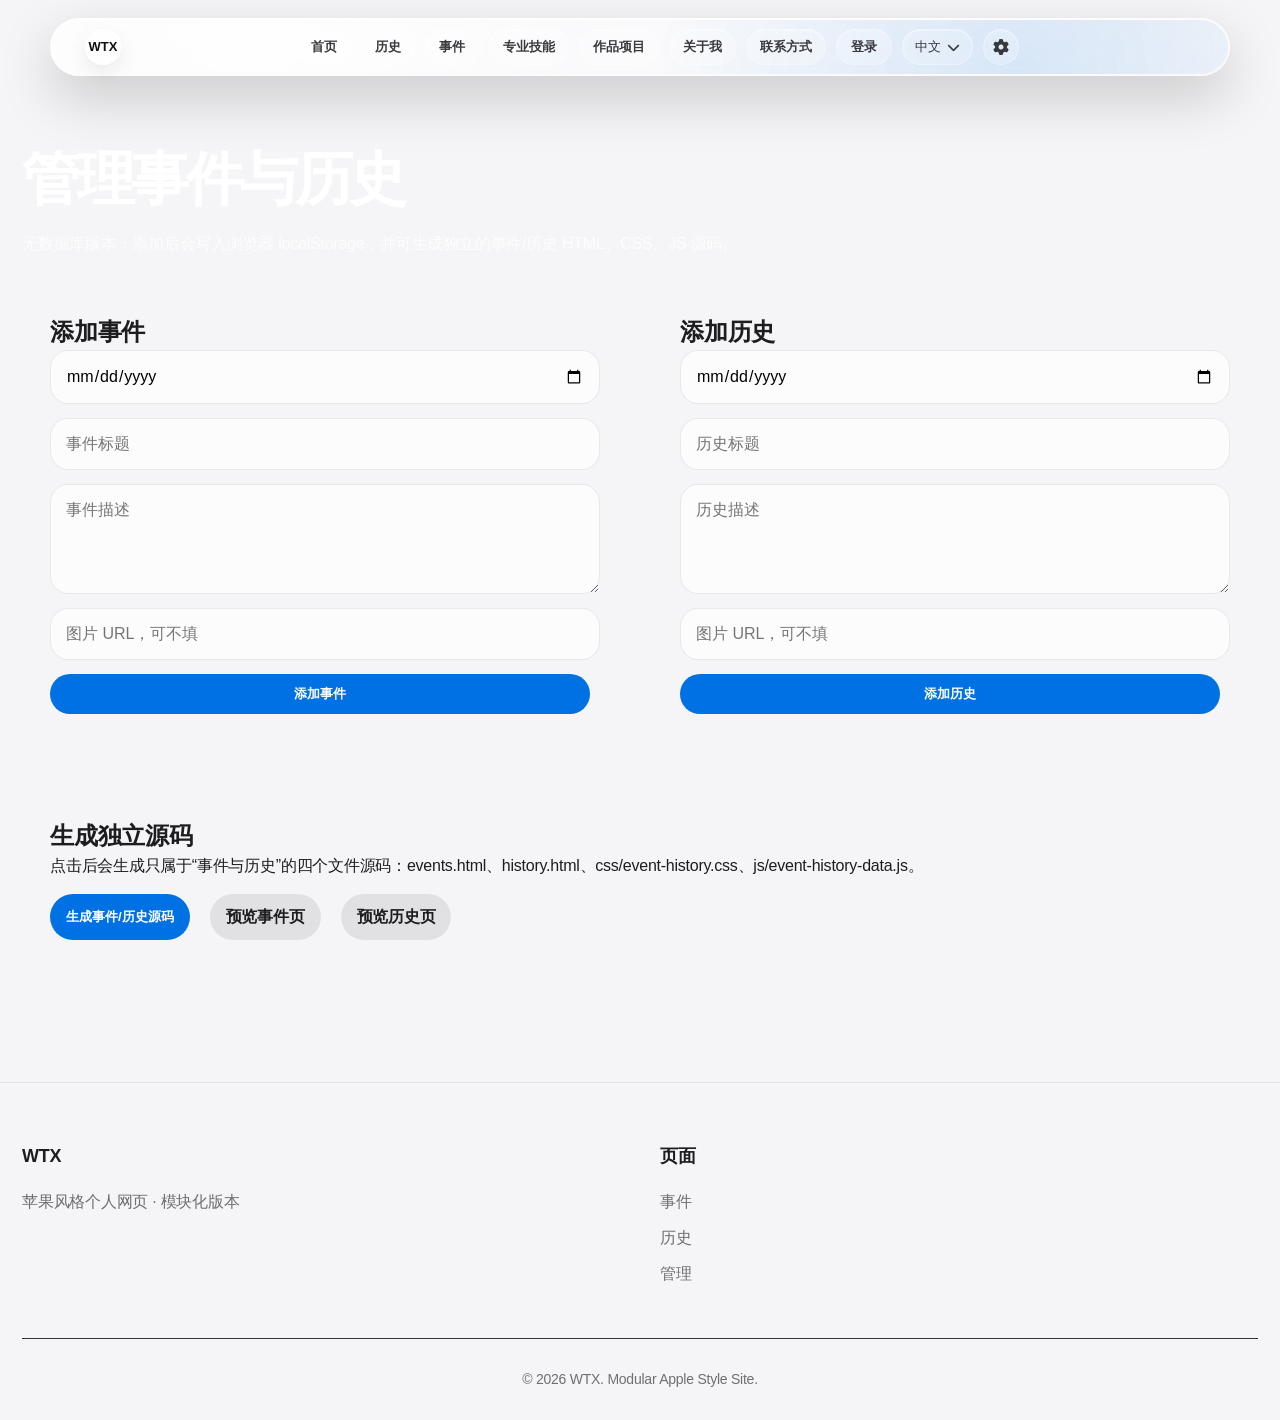
==== commit e2817750: "Add files via upload" ====
--- a/admin-event-history.html
+++ b/admin-event-history.html
@@ -5,7 +5,7 @@
     <meta name="viewport" content="width=device-width, initial-scale=1.0">
     <title>管理事件与历史 - WTX</title>
     <link rel="stylesheet" href="https://cdnjs.cloudflare.com/ajax/libs/font-awesome/6.4.0/css/all.min.css">
-    <link rel="stylesheet" href="css/style.css">
+    <link rel="stylesheet" href="css/style.css?v=20260714-works-fix">
     <link rel="stylesheet" href="css/admin.css">
 </head>
 <body data-i18n-title="adminBrowserTitle">
--- a/css/style.css
+++ b/css/style.css
@@ -142,6 +142,7 @@
         }
         
         body.cyan-theme .skill-card,
+        body.cyan-theme .work-card,
         body.cyan-theme .project-content,
         body.cyan-theme .about-text,
         body.cyan-theme .event-card,
@@ -266,6 +267,7 @@
         
         /* 悬停效果开关 */
         body.no-hover .skill-card:hover,
+        body.no-hover .work-card:hover,
         body.no-hover .project-image:hover,
         body.no-hover .about-image:hover,
         body.no-hover .event-card:hover,
@@ -1588,11 +1590,53 @@
             flex-direction: column;
             gap: 80px;
         }
+
+        .section-kicker {
+            width: fit-content;
+            margin: 0 auto 12px;
+            padding: 8px 14px;
+            border-radius: 999px;
+            color: #0066cc;
+            background: rgba(0, 102, 204, 0.1);
+            font-size: 14px;
+            font-weight: 700;
+            letter-spacing: 0;
+            text-transform: uppercase;
+        }
+
+        .works-intro {
+            max-width: 760px;
+            margin: -30px auto 56px;
+            color: #86868b;
+            font-size: 20px;
+            text-align: center;
+            transition: color 0.3s;
+        }
+
+        body.dark-theme .works-intro {
+            color: #a0a0a0;
+        }
         
         .project {
             display: flex;
             align-items: center;
             gap: 50px;
+        }
+
+        .work-card {
+            padding: 18px;
+            border-radius: 28px;
+            background: rgba(255, 255, 255, 0.44);
+            border: 1px solid rgba(255, 255, 255, 0.46);
+            box-shadow: 0 24px 70px rgba(0, 0, 0, 0.08);
+            backdrop-filter: blur(18px);
+            -webkit-backdrop-filter: blur(18px);
+            transition: transform 0.35s ease, box-shadow 0.35s ease, background-color 0.35s ease;
+        }
+
+        .work-card:hover {
+            transform: translateY(-6px);
+            box-shadow: 0 30px 80px rgba(0, 0, 0, 0.14);
         }
         
         .project:nth-child(even) {
@@ -1614,7 +1658,9 @@
         
         .project-image img {
             width: 100%;
-            height: auto;
+            height: 100%;
+            min-height: 360px;
+            object-fit: cover;
             display: block;
             transition: transform 0.5s ease;
         }
@@ -1630,6 +1676,25 @@
             padding: 30px;
             transition: background-color 0.4s, color 0.4s;
         }
+
+        .project-meta {
+            display: flex;
+            gap: 10px;
+            flex-wrap: wrap;
+            margin-bottom: 16px;
+        }
+
+        .project-meta span {
+            display: inline-flex;
+            align-items: center;
+            min-height: 28px;
+            padding: 5px 12px;
+            border-radius: 999px;
+            color: #0066cc;
+            background: rgba(0, 102, 204, 0.1);
+            font-size: 13px;
+            font-weight: 650;
+        }
         
         .project-title {
             font-size: 32px;
@@ -1647,6 +1712,223 @@
         
         body.dark-theme .project-desc {
             color: #a0a0a0;
+        }
+
+        .project-tags {
+            display: flex;
+            gap: 10px;
+            flex-wrap: wrap;
+            margin: 0 0 28px;
+        }
+
+        .project-tags span {
+            padding: 7px 12px;
+            border-radius: 999px;
+            color: #424245;
+            background: rgba(0, 0, 0, 0.06);
+            font-size: 14px;
+            font-weight: 600;
+        }
+
+        .project-actions {
+            display: flex;
+            gap: 12px;
+            flex-wrap: wrap;
+            align-items: center;
+        }
+
+        .project-actions .cta-button {
+            display: inline-flex;
+            align-items: center;
+            justify-content: center;
+            min-width: 118px;
+        }
+
+        .cta-button.secondary {
+            color: #0066cc;
+            background: rgba(0, 102, 204, 0.1);
+        }
+
+        .cta-button.secondary:hover {
+            color: white;
+            background: #0066cc;
+        }
+
+        body.dark-theme .work-card,
+        body.dark-theme .project-tags span {
+            background-color: rgba(30, 30, 30, 0.72);
+        }
+
+        body.dark-theme .project-tags span {
+            color: #e0e0e0;
+        }
+
+        body.dark-theme .cta-button.secondary {
+            color: #8ab4ff;
+            background: rgba(138, 180, 255, 0.14);
+        }
+
+        body.cyan-theme .work-card,
+        body.cyan-theme .project-tags span {
+            background-color: rgba(0, 51, 51, 0.72);
+            border-color: rgba(0, 255, 255, 0.55);
+        }
+
+        body.cyan-theme .project-tags span {
+            color: #e0ffff;
+        }
+
+        body.cyan-theme .cta-button.secondary {
+            color: #00ffff;
+            background: rgba(0, 255, 255, 0.14);
+        }
+
+        /* 作品教程页 */
+        .guide-page {
+            min-height: 100vh;
+            background: rgba(245, 247, 250, 0.92);
+        }
+
+        .guide-hero {
+            padding: 120px 0 70px;
+            color: #1d1d1f;
+            text-align: center;
+        }
+
+        .guide-back {
+            display: inline-flex;
+            gap: 8px;
+            align-items: center;
+            margin-bottom: 28px;
+            color: #0066cc;
+            font-weight: 650;
+        }
+
+        .guide-hero h1 {
+            margin: 0 0 18px;
+            font-size: clamp(42px, 7vw, 76px);
+            line-height: 1.04;
+            letter-spacing: 0;
+        }
+
+        .guide-hero p {
+            max-width: 820px;
+            margin: 0 auto;
+            color: #6e6e73;
+            font-size: 20px;
+            line-height: 1.7;
+        }
+
+        .guide-actions {
+            display: flex;
+            justify-content: center;
+            gap: 12px;
+            flex-wrap: wrap;
+            margin-top: 34px;
+        }
+
+        .guide-content {
+            padding: 30px 0 110px;
+        }
+
+        .guide-grid {
+            display: grid;
+            grid-template-columns: repeat(2, minmax(0, 1fr));
+            gap: 22px;
+        }
+
+        .guide-panel {
+            padding: 28px;
+            border: 1px solid rgba(0, 0, 0, 0.08);
+            border-radius: 22px;
+            background: rgba(255, 255, 255, 0.9);
+            box-shadow: 0 18px 50px rgba(0, 0, 0, 0.08);
+        }
+
+        .guide-wide {
+            grid-column: 1 / -1;
+        }
+
+        .guide-panel h2 {
+            margin-bottom: 16px;
+            color: #1d1d1f;
+            font-size: 24px;
+            letter-spacing: 0;
+        }
+
+        .guide-panel h3 {
+            margin: 18px 0 10px;
+            color: #1d1d1f;
+            font-size: 18px;
+        }
+
+        .guide-panel ol {
+            margin-left: 22px;
+            color: #424245;
+            line-height: 1.75;
+        }
+
+        .guide-panel li + li {
+            margin-top: 8px;
+        }
+
+        .guide-panel p {
+            margin: 18px 0 24px;
+            color: #6e6e73;
+            font-size: 17px;
+            line-height: 1.7;
+        }
+
+        .settings-list {
+            display: grid;
+            grid-template-columns: repeat(3, minmax(0, 1fr));
+            gap: 10px;
+        }
+
+        .settings-list span {
+            padding: 12px 14px;
+            border-radius: 14px;
+            color: #1d1d1f;
+            background: rgba(0, 102, 204, 0.08);
+            font-weight: 600;
+        }
+
+        body.dark-theme .guide-page,
+        body.cyan-theme .guide-page {
+            background: rgba(20, 20, 22, 0.94);
+        }
+
+        body.dark-theme .guide-hero,
+        body.dark-theme .guide-hero h1,
+        body.dark-theme .guide-panel h2,
+        body.dark-theme .guide-panel h3,
+        body.dark-theme .settings-list span,
+        body.cyan-theme .guide-hero,
+        body.cyan-theme .guide-hero h1,
+        body.cyan-theme .guide-panel h2,
+        body.cyan-theme .guide-panel h3,
+        body.cyan-theme .settings-list span {
+            color: #f5f5f7;
+        }
+
+        body.dark-theme .guide-hero p,
+        body.dark-theme .guide-panel p,
+        body.dark-theme .guide-panel ol,
+        body.cyan-theme .guide-hero p,
+        body.cyan-theme .guide-panel p,
+        body.cyan-theme .guide-panel ol {
+            color: #a0a0a0;
+        }
+
+        body.dark-theme .guide-panel,
+        body.cyan-theme .guide-panel {
+            background: rgba(30, 30, 30, 0.85);
+            border-color: rgba(255, 255, 255, 0.12);
+        }
+
+        body.dark-theme .settings-list span,
+        body.cyan-theme .settings-list span {
+            background: rgba(255, 255, 255, 0.1);
         }
         
         /* 关于我部分样式 */
@@ -1865,6 +2147,11 @@
             color: #86868b;
             font-size: 16px;
             transition: color 0.3s ease;
+        }
+
+        .footer-placeholder {
+            color: #86868b;
+            font-size: 16px;
         }
         
         .footer-column ul li a:hover {
@@ -2278,6 +2565,17 @@
             
             .project, .project:nth-child(even) {
                 flex-direction: column;
+                align-items: stretch;
+                gap: 28px;
+            }
+
+            .project-image img {
+                min-height: 260px;
+            }
+
+            .guide-grid,
+            .settings-list {
+                grid-template-columns: 1fr;
             }
             
             .about-content {
@@ -2747,6 +3045,7 @@
         }
 
         .footer-column ul li a,
+        .footer-placeholder,
         .copyright {
             color: #6e6e73 !important;
         }
@@ -3093,3 +3392,273 @@
                 background: rgba(255, 255, 255, 0.3) !important;
             }
         }
+
+        /* 作品区最终修正：放在 Apple 覆盖样式之后，避免按钮和文字位置被全局规则压掉 */
+        .projects .project-content {
+            display: flex !important;
+            flex-direction: column !important;
+            min-height: 100% !important;
+        }
+
+        .projects .project-desc {
+            margin-bottom: 24px !important;
+        }
+
+        .projects .project-actions {
+            display: grid !important;
+            grid-template-columns: repeat(2, minmax(0, 1fr)) !important;
+            gap: 12px !important;
+            width: min(100%, 300px) !important;
+            margin-top: auto !important;
+            align-items: stretch !important;
+        }
+
+        .projects .project-actions .cta-button {
+            width: 100% !important;
+            min-width: 0 !important;
+            padding-left: 18px !important;
+            padding-right: 18px !important;
+            text-align: center !important;
+            white-space: nowrap !important;
+        }
+
+        .projects .project-actions .cta-button.secondary {
+            color: var(--apple-blue) !important;
+            background: rgba(0, 113, 227, 0.1) !important;
+            box-shadow: inset 0 0 0 1px rgba(0, 113, 227, 0.18) !important;
+        }
+
+        .projects .project-actions .cta-button.secondary:hover {
+            color: #fff !important;
+            background: var(--apple-blue-hover) !important;
+        }
+
+        body.dark-theme .projects .project-actions .cta-button.secondary {
+            color: #8ab4ff !important;
+            background: rgba(138, 180, 255, 0.14) !important;
+            box-shadow: inset 0 0 0 1px rgba(138, 180, 255, 0.24) !important;
+        }
+
+        body.cyan-theme .projects .project-actions .cta-button.secondary {
+            color: #00ffff !important;
+            background: rgba(0, 255, 255, 0.14) !important;
+            box-shadow: inset 0 0 0 1px rgba(0, 255, 255, 0.3) !important;
+        }
+
+        @media (max-width: 420px) {
+            .projects .project-actions {
+                width: 100% !important;
+            }
+        }
+
+        /* OBS Split Recorder 作品卡片 */
+        .obs-project-visual {
+            position: relative;
+            min-height: 330px;
+            padding: 44px;
+            display: flex;
+            flex-direction: column;
+            align-items: center;
+            justify-content: center;
+            gap: 26px;
+            overflow: hidden;
+            background:
+                radial-gradient(circle at 25% 15%, rgba(129, 88, 255, 0.55), transparent 34%),
+                radial-gradient(circle at 80% 85%, rgba(0, 197, 255, 0.32), transparent 38%),
+                linear-gradient(145deg, #171426, #07070b 70%);
+        }
+
+        .obs-project-visual::after {
+            content: '';
+            position: absolute;
+            inset: 0;
+            background-image: linear-gradient(rgba(255,255,255,.035) 1px, transparent 1px), linear-gradient(90deg, rgba(255,255,255,.035) 1px, transparent 1px);
+            background-size: 32px 32px;
+            pointer-events: none;
+        }
+
+        .obs-app-mark {
+            position: relative;
+            z-index: 1;
+            width: 96px;
+            height: 96px;
+            border-radius: 28px;
+            display: grid;
+            place-items: center;
+            font-size: 42px;
+            color: white;
+            background: linear-gradient(145deg, #8a5cff, #4c2dd3);
+            box-shadow: 0 22px 60px rgba(80, 43, 213, .46), inset 0 1px rgba(255,255,255,.34);
+        }
+
+        .obs-waveform { position: relative; z-index: 1; height: 52px; display: flex; align-items: center; gap: 7px; }
+        .obs-waveform span { width: 5px; border-radius: 9px; background: linear-gradient(#b794ff, #51d8ff); box-shadow: 0 0 16px rgba(115, 175, 255, .45); }
+        .obs-waveform span:nth-child(1), .obs-waveform span:nth-child(9) { height: 16px; }
+        .obs-waveform span:nth-child(2), .obs-waveform span:nth-child(8) { height: 28px; }
+        .obs-waveform span:nth-child(3), .obs-waveform span:nth-child(7) { height: 42px; }
+        .obs-waveform span:nth-child(4), .obs-waveform span:nth-child(6) { height: 34px; }
+        .obs-waveform span:nth-child(5) { height: 52px; }
+        .obs-split-label { position: relative; z-index: 1; color: rgba(255,255,255,.62); font-size: 11px; font-weight: 750; letter-spacing: .18em; }
+        .obs-split-label i { margin: 0 10px; color: #9f78ff; }
+        .project-compatibility { margin: -5px 0 19px; padding: 10px 13px; border-radius: 10px; font-size: 13px; line-height: 1.45; font-weight: 650; color: #714100; background: #fff4d6; border: 1px solid #f5d78a; }
+        .project-compatibility i { margin-right: 6px; }
+
+        /* OBS Split Recorder 产品详情页 */
+        .product-page-body { --obs-violet: #7550f6; --obs-blue: #22b8ef; --obs-ink: #111116; --obs-muted: #64646d; color: var(--obs-ink); background: #f7f7fa; }
+        .product-page-body.modal-open { overflow: hidden; }
+        .product-background { position: fixed; z-index: -1; inset: 0; background: radial-gradient(circle at 15% 5%, rgba(117,80,246,.13), transparent 31%), radial-gradient(circle at 92% 22%, rgba(34,184,239,.1), transparent 24%), #f7f7fa; }
+        .product-nav { position: sticky; top: 0; z-index: 50; background: rgba(250,250,252,.82); border-bottom: 1px solid rgba(16,16,24,.08); backdrop-filter: blur(22px) saturate(1.45); -webkit-backdrop-filter: blur(22px) saturate(1.45); }
+        nav.main-nav-no-logo .nav-container { grid-template-columns: minmax(0, 1fr) auto !important; }
+        nav.main-nav-no-logo .nav-links { justify-self: center; }
+        nav.product-nav { position: sticky !important; top: 0 !important; left: auto !important; width: 100% !important; transform: none !important; padding: 0 !important; border: 0 !important; border-bottom: 1px solid rgba(16,16,24,.08) !important; border-radius: 0 !important; background: rgba(250,250,252,.82) !important; box-shadow: none !important; overflow: visible !important; }
+        nav.product-nav::before { display: none; }
+        .product-nav-container { min-height: 70px; justify-content: center; }
+        .product-nav .product-nav-container { display: grid !important; grid-template-columns: minmax(0, 1fr) auto !important; min-height: 70px !important; padding: 0 24px !important; }
+        .product-nav-links { justify-content: center; width: 100%; }
+        .product-nav-links a { color: #34343c; }
+        .product-nav-links a.active { color: var(--obs-violet); }
+        .product-menu-btn { display: none; border: 0; background: transparent; font-size: 20px; color: #222; }
+        .product-mobile-links { display: none; }
+        .product-main { overflow: hidden; }
+        .product-hero { padding: 108px 0 90px; }
+        .product-hero-grid { display: grid; grid-template-columns: minmax(0, 1.02fr) minmax(420px, .98fr); gap: 78px; align-items: center; }
+        .product-back-link { display: inline-flex; align-items: center; gap: 9px; margin-bottom: 38px; color: #64646d; font-size: 14px; font-weight: 650; }
+        .product-back-link:hover { color: var(--obs-violet); }
+        .product-eyebrow, .product-section-heading > span, .detail-grid article > span, .quick-label, .product-final-cta span, .modal-kicker { display: block; color: var(--obs-violet); font-size: 12px; font-weight: 800; letter-spacing: .17em; }
+        .product-hero h1 { margin: 14px 0 16px; max-width: 720px; font-size: clamp(52px, 6vw, 86px); line-height: .95; letter-spacing: -.062em; }
+        .product-lead { max-width: 650px; font-size: clamp(23px, 2.5vw, 34px); line-height: 1.22; font-weight: 650; letter-spacing: -.025em; }
+        .product-summary { max-width: 650px; margin-top: 22px; color: var(--obs-muted); font-size: 17px; line-height: 1.78; }
+        .compatibility-alert { max-width: 650px; margin-top: 30px; padding: 18px 20px; display: flex; align-items: flex-start; gap: 14px; border: 1px solid #efd28b; border-radius: 16px; color: #654118; background: #fff8e7; box-shadow: 0 8px 26px rgba(137,92,0,.06); }
+        .compatibility-alert > i { margin-top: 3px; font-size: 23px; }
+        .compatibility-alert strong, .compatibility-alert span { display: block; }
+        .compatibility-alert span { margin-top: 4px; color: #826438; font-size: 13px; line-height: 1.5; }
+        .product-hero-actions { margin-top: 28px; display: flex; flex-wrap: wrap; gap: 12px; }
+        .product-download-btn, .product-source-btn { min-height: 52px; padding: 0 23px; display: inline-flex; align-items: center; justify-content: center; gap: 10px; border-radius: 999px; font-weight: 750; }
+        .product-download-btn { color: white; background: linear-gradient(135deg, #7651f6, #4c2cca); box-shadow: 0 14px 34px rgba(94,58,219,.27); }
+        .product-download-btn:hover { color: white; transform: translateY(-2px); box-shadow: 0 18px 40px rgba(94,58,219,.34); }
+        .product-source-btn { color: #2d2d35; background: white; border: 1px solid rgba(14,14,24,.11); }
+        .product-source-btn:hover { color: var(--obs-violet); transform: translateY(-2px); }
+        .product-test-note { margin-top: 17px; color: #7a7a83; font-size: 13px; }
+        .product-demo { position: relative; }
+        .product-demo::before { content: ''; position: absolute; width: 450px; height: 450px; border-radius: 50%; inset: 50% auto auto 50%; transform: translate(-50%,-50%); background: linear-gradient(135deg, rgba(117,80,246,.35), rgba(34,184,239,.22)); filter: blur(48px); }
+        .demo-window { position: relative; padding: 15px; border-radius: 30px; color: white; background: rgba(15,14,24,.96); border: 1px solid rgba(255,255,255,.15); box-shadow: 0 45px 100px rgba(25,14,67,.3), inset 0 1px rgba(255,255,255,.14); transform: rotate(2deg); }
+        .demo-titlebar { min-height: 44px; padding: 0 7px; display: flex; align-items: center; gap: 7px; color: #aaa6b7; font-size: 12px; }
+        .demo-titlebar span { width: 10px; height: 10px; border-radius: 50%; background: #ff6159; }
+        .demo-titlebar span:nth-child(2) { background: #ffbe2f; } .demo-titlebar span:nth-child(3) { background: #29c941; }
+        .demo-titlebar b { margin-left: auto; font-weight: 600; }
+        .demo-canvas { min-height: 270px; border-radius: 19px; display: flex; flex-direction: column; align-items: center; justify-content: center; gap: 17px; background: radial-gradient(circle at 50% 35%, rgba(124,82,246,.34), transparent 45%), linear-gradient(160deg,#252235,#111018); color: #cec7e6; }
+        .demo-canvas i { font-size: 58px; color: #8769f5; filter: drop-shadow(0 0 24px rgba(126,80,246,.42)); }
+        .demo-canvas span { font-size: 11px; font-weight: 800; letter-spacing: .2em; }
+        .demo-separator { width: 45px; height: 45px; margin: -11px auto; position: relative; z-index: 2; display: grid; place-items: center; border-radius: 50%; color: #111018; background: #9d7bff; box-shadow: 0 8px 22px rgba(120,74,239,.4); }
+        .demo-audio { min-height: 108px; padding: 20px; display: flex; align-items: center; gap: 14px; border-radius: 18px; background: #201e2a; }
+        .demo-audio > i { color: #9d7bff; font-size: 23px; }
+        .demo-audio > span { margin-left: auto; color: #aaa6b7; font-family: ui-monospace, SFMono-Regular, Menlo, monospace; font-size: 12px; }
+        .demo-bars { height: 44px; display: flex; align-items: center; gap: 5px; }
+        .demo-bars i { width: 4px; border-radius: 5px; background: linear-gradient(#9c78ff,#2bc4ec); }
+        .demo-bars i:nth-child(1), .demo-bars i:nth-child(7) { height: 12px; } .demo-bars i:nth-child(2), .demo-bars i:nth-child(6) { height: 22px; } .demo-bars i:nth-child(3), .demo-bars i:nth-child(5) { height: 35px; } .demo-bars i:nth-child(4) { height: 44px; }
+        .demo-status { padding: 13px 8px 3px; display: flex; justify-content: space-between; color: #aaa6b7; font-size: 12px; }
+        .demo-status i { display: inline-block; width: 7px; height: 7px; margin-right: 7px; border-radius: 50%; background: #3bd671; box-shadow: 0 0 8px #3bd671; }
+        .product-section { padding: 110px 0; }
+        .product-section-heading { max-width: 680px; margin: 0 auto 54px; text-align: center; }
+        .product-section-heading.left { margin-left: 0; text-align: left; }
+        .product-section-heading h2 { margin: 10px 0 14px; font-size: clamp(38px, 4vw, 58px); letter-spacing: -.045em; line-height: 1.05; }
+        .product-section-heading p { color: var(--obs-muted); font-size: 17px; }
+        .feature-grid { display: grid; grid-template-columns: repeat(4, minmax(0,1fr)); gap: 16px; }
+        .feature-grid article { min-height: 245px; padding: 28px; border-radius: 24px; background: rgba(255,255,255,.82); border: 1px solid rgba(13,13,25,.07); box-shadow: 0 15px 45px rgba(34,29,59,.055); }
+        .feature-grid article > i { width: 46px; height: 46px; display: grid; place-items: center; border-radius: 14px; color: var(--obs-violet); background: #eee9ff; font-size: 19px; }
+        .feature-grid h3 { margin: 24px 0 10px; font-size: 19px; }
+        .feature-grid p { color: var(--obs-muted); font-size: 14px; line-height: 1.7; }
+        .product-guide-section { background: #111018; color: white; }
+        .product-guide-layout { display: grid; grid-template-columns: minmax(0, 1.2fr) minmax(340px,.8fr); gap: 78px; align-items: start; }
+        .install-steps { list-style: none; counter-reset: install; }
+        .install-steps li { counter-increment: install; position: relative; min-height: 82px; padding: 0 0 28px 68px; border-left: 1px solid rgba(255,255,255,.13); }
+        .install-steps li::before { content: counter(install, decimal-leading-zero); position: absolute; left: -23px; top: -3px; width: 46px; height: 46px; display: grid; place-items: center; border-radius: 50%; color: #bba8ff; background: #272335; border: 1px solid rgba(187,168,255,.25); font-size: 12px; font-weight: 800; }
+        .install-steps li:last-child { border-left-color: transparent; }
+        .install-steps b, .install-steps span { display: block; }
+        .install-steps b { font-size: 17px; }
+        .install-steps span { margin-top: 6px; color: #aaa6b7; font-size: 14px; line-height: 1.6; }
+        .path-card { margin-top: 18px; padding: 18px 20px; border-radius: 16px; background: rgba(255,255,255,.07); border: 1px solid rgba(255,255,255,.1); }
+        .security-permission-card { margin-top: 18px; padding: 18px 20px; display: flex; align-items: flex-start; gap: 14px; border-radius: 16px; color: #f0eaff; background: rgba(126,85,246,.18); border: 1px solid rgba(177,151,255,.3); }
+        .security-permission-card > i { margin-top: 3px; color: #bda9ff; font-size: 21px; }
+        .security-permission-card strong, .security-permission-card span { display: block; }
+        .security-permission-card span { margin-top: 5px; color: #c1bccb; font-size: 14px; line-height: 1.7; }
+        .security-permission-card b { color: #e4dcff; }
+        .path-card span { display: block; margin-bottom: 5px; color: #9793a2; font-size: 12px; }
+        .path-card code { color: #c3b4ff; word-break: break-all; }
+        .help-details { margin-top: 14px; padding: 18px 20px; border-radius: 16px; background: rgba(255,255,255,.045); }
+        .help-details summary { cursor: pointer; color: #d8d5df; font-weight: 650; }
+        .help-details p { margin-top: 13px; color: #aaa6b7; font-size: 14px; line-height: 1.7; }
+        .help-details code { color: #c3b4ff; }
+        .quick-start-card { padding: 38px; position: sticky; top: 105px; border-radius: 28px; background: linear-gradient(145deg, rgba(129,88,255,.22), rgba(255,255,255,.07)); border: 1px solid rgba(174,147,255,.2); }
+        .quick-start-card h2 { margin: 9px 0 25px; font-size: 30px; }
+        .quick-start-card ul { list-style: none; }
+        .quick-start-card li { padding: 11px 0; display: flex; gap: 12px; color: #d4d0dc; border-bottom: 1px solid rgba(255,255,255,.08); font-size: 14px; }
+        .quick-start-card li i { width: 18px; margin-top: 3px; color: #b49eff; }
+        .filename-example { margin-top: 25px; padding: 18px; display: flex; flex-direction: column; gap: 7px; border-radius: 17px; background: rgba(4,4,9,.3); }
+        .filename-example small { color: #8f8a99; }
+        .filename-example code { color: #c7bee4; overflow-wrap: anywhere; font-size: 11px; }
+        .filename-example > i { align-self: center; color: #8f75ef; }
+        .product-details-section { background: #eeedf4; }
+        .detail-grid { display: grid; grid-template-columns: repeat(2,minmax(0,1fr)); gap: 18px; }
+        .detail-grid article { min-height: 280px; padding: 40px; border-radius: 26px; background: white; border: 1px solid rgba(14,14,25,.07); }
+        .detail-grid h2 { margin: 10px 0 17px; font-size: 29px; letter-spacing: -.025em; }
+        .detail-grid p { color: var(--obs-muted); line-height: 1.8; }
+        .detail-grid code { color: #6340e4; background: #f0edfc; padding: 2px 5px; border-radius: 5px; }
+        .product-final-cta { padding: 80px 0; color: white; background: linear-gradient(120deg,#211c37,#100f17); }
+        .product-final-cta .container { display: flex; align-items: center; justify-content: space-between; gap: 50px; }
+        .product-final-cta h2 { max-width: 780px; margin: 10px 0 12px; font-size: clamp(34px,4vw,54px); line-height: 1.08; letter-spacing: -.045em; }
+        .product-final-cta p { color: #aaa6b7; }
+        .product-final-cta .product-download-btn { flex: 0 0 auto; }
+        .product-footer { padding: 28px 0; color: #8b8994; background: #0a090f; font-size: 13px; }
+        .product-footer .container { display: flex; align-items: center; justify-content: space-between; }
+        .product-footer a { color: #b8b4c5; }
+        .download-modal { position: fixed; z-index: 1000; inset: 0; display: grid; place-items: center; visibility: hidden; opacity: 0; transition: .25s ease; }
+        .download-modal.open { visibility: visible; opacity: 1; }
+        .download-modal-backdrop { position: absolute; inset: 0; background: rgba(6,5,10,.66); backdrop-filter: blur(12px); -webkit-backdrop-filter: blur(12px); }
+        .download-modal-card { width: min(92vw, 590px); padding: 44px; position: relative; text-align: center; border-radius: 28px; background: #fff; box-shadow: 0 35px 100px rgba(5,3,14,.45); transform: translateY(14px) scale(.98); transition: .25s ease; }
+        .download-modal.open .download-modal-card { transform: none; }
+        .download-modal-close { position: absolute; right: 18px; top: 18px; width: 36px; height: 36px; border: 0; border-radius: 50%; cursor: pointer; color: #65636c; background: #f0eff4; }
+        .modal-apple-icon { width: 64px; height: 64px; margin: 0 auto 18px; display: grid; place-items: center; border-radius: 20px; color: white; background: linear-gradient(145deg,#845ff8,#4e2dc9); font-size: 29px; box-shadow: 0 15px 35px rgba(101,63,223,.25); }
+        .download-modal-card h2 { margin: 10px 0 14px; font-size: 31px; letter-spacing: -.035em; }
+        .download-modal-card > p { color: #66646d; line-height: 1.7; }
+        .download-modal-card > p strong { color: #312c40; }
+        .modal-unsupported { margin-top: 20px; padding: 13px; border-radius: 12px; color: #744513; background: #fff7e4; border: 1px solid #f1d79a; font-size: 13px; }
+        .download-modal-actions { margin-top: 26px; display: grid; grid-template-columns: .75fr 1.25fr; gap: 10px; }
+        .modal-cancel, .modal-confirm { min-height: 50px; border-radius: 13px; border: 0; display: flex; align-items: center; justify-content: center; gap: 8px; font-weight: 700; cursor: pointer; }
+        .modal-cancel { color: #4c4a52; background: #eeedf2; }
+        .modal-confirm { padding: 0 14px; color: white; background: #6542df; font-size: 13px; }
+        .modal-confirm:hover { color: white; background: #5232c3; }
+
+        @media (max-width: 1050px) {
+            .product-hero-grid { grid-template-columns: 1fr; }
+            .product-demo { max-width: 670px; margin: 0 auto; }
+            .feature-grid { grid-template-columns: repeat(2,minmax(0,1fr)); }
+            .product-guide-layout { grid-template-columns: 1fr; }
+            .quick-start-card { position: static; }
+            .product-final-cta .container { align-items: flex-start; flex-direction: column; }
+        }
+
+        @media (max-width: 760px) {
+            .product-nav .product-nav-container { min-height: 62px !important; }
+            .product-nav .product-nav-links { display: none !important; }
+            .product-nav .product-menu-btn { display: block; justify-self: end; }
+            .product-mobile-links.open { padding: 10px 20px 18px; display: flex; flex-direction: column; gap: 4px; }
+            .product-mobile-links a { padding: 10px 12px; border-radius: 10px; color: #33313a; background: rgba(255,255,255,.6); }
+            .product-hero { padding: 66px 0 70px; }
+            .product-hero-grid { gap: 58px; }
+            .product-back-link { margin-bottom: 26px; }
+            .product-hero h1 { font-size: 49px; }
+            .product-lead { font-size: 23px; }
+            .product-hero-actions { flex-direction: column; }
+            .product-download-btn, .product-source-btn { width: 100%; }
+            .demo-window { transform: none; }
+            .demo-canvas { min-height: 200px; }
+            .product-section { padding: 75px 0; }
+            .feature-grid, .detail-grid { grid-template-columns: 1fr; }
+            .feature-grid article { min-height: 0; }
+            .product-guide-layout { gap: 45px; }
+            .quick-start-card, .detail-grid article { padding: 27px; }
+            .download-modal-card { padding: 37px 22px 24px; }
+            .download-modal-actions { grid-template-columns: 1fr; }
+            .product-footer .container { gap: 16px; flex-direction: column; align-items: flex-start; }
+        }
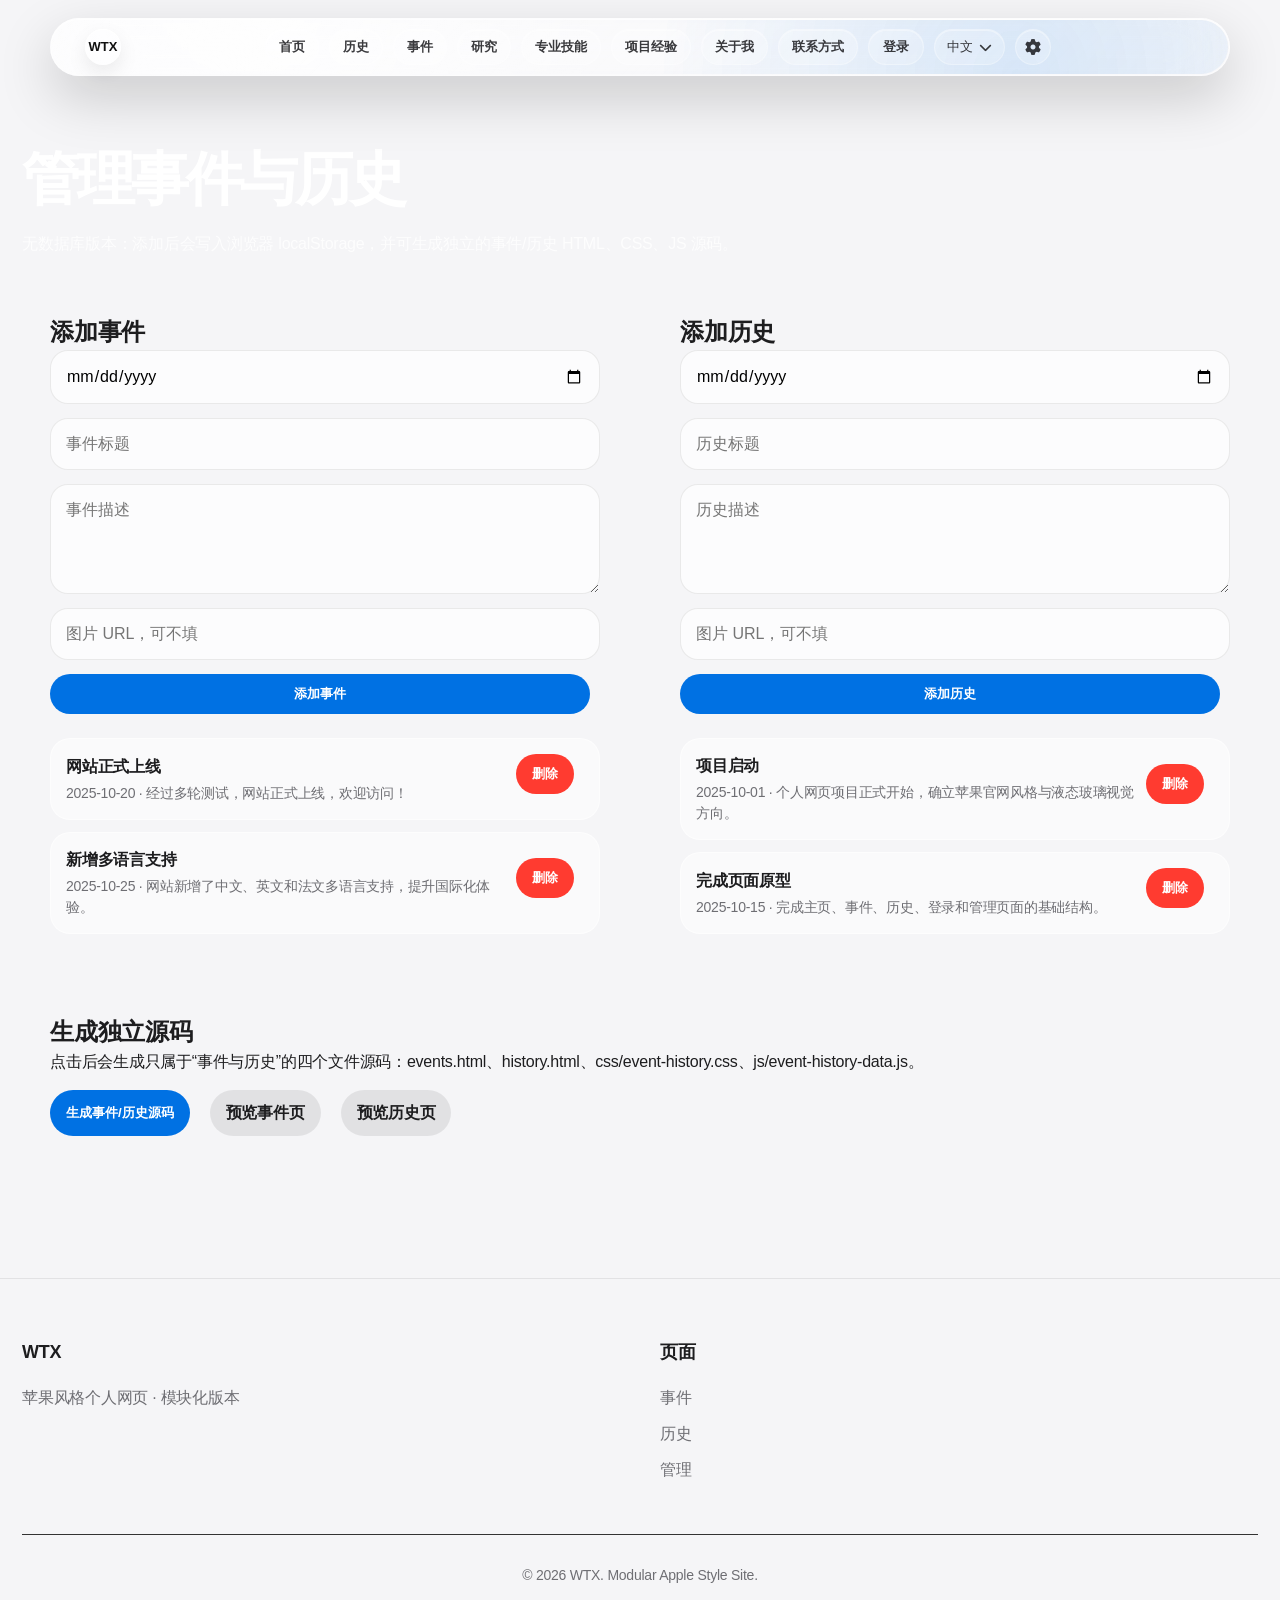
==== commit cfe3026c: "feat: 新增「研究」页面，导航接入，并优化首屏性能 新增 - research.html：研究索引页，终端提示符 + 大标题 + 4 张渐变大卡（calif 风格） - research/douy" ====
--- a/admin-event-history.html
+++ b/admin-event-history.html
@@ -3,7 +3,9 @@
 <head>
     <meta charset="UTF-8">
     <meta name="viewport" content="width=device-width, initial-scale=1.0">
+    <meta name="description" content="WTX 站点管理：事件与历史内容维护。">
     <title>管理事件与历史 - WTX</title>
+    <link rel="preconnect" href="https://cdnjs.cloudflare.com" crossorigin>
     <link rel="stylesheet" href="https://cdnjs.cloudflare.com/ajax/libs/font-awesome/6.4.0/css/all.min.css">
     <link rel="stylesheet" href="css/style.css?v=20260714-works-fix">
     <link rel="stylesheet" href="css/admin.css">
@@ -19,6 +21,7 @@
                 <a href="index.html" class="nav-link" data-i18n="home">首页</a>
                 <a href="history.html" class="nav-link" data-i18n="history">历史</a>
                 <a href="events.html" class="nav-link" data-i18n="events">事件</a>
+                <a href="research.html" class="nav-link" data-i18n="navResearch">研究</a>
                 <a href="index.html#skills" class="nav-link" data-i18n="navSkills">专业技能</a>
                 <a href="index.html#projects" class="nav-link" data-i18n="navProjects">项目经验</a>
                 <a href="index.html#about" class="nav-link" data-i18n="navAbout">关于我</a>
@@ -56,6 +59,7 @@
             <a href="index.html" class="nav-link" data-i18n="home">首页</a>
             <a href="history.html" class="nav-link" data-i18n="history">历史</a>
             <a href="events.html" class="nav-link" data-i18n="events">事件</a>
+            <a href="research.html" class="nav-link" data-i18n="navResearch">研究</a>
             <a href="index.html#skills" class="nav-link" data-i18n="navSkills">专业技能</a>
             <a href="index.html#projects" class="nav-link" data-i18n="navProjects">项目经验</a>
             <a href="index.html#about" class="nav-link" data-i18n="navAbout">关于我</a>
@@ -217,7 +221,7 @@
             <div class="copyright">© 2026 WTX. Modular Apple Style Site.</div>
         </div>
     </footer>
-    <script src="js/common.js"></script>
+    <script defer src="js/common.js?v=20261120-research"></script>
     <script src="js/data.js"></script>
     <script src="js/admin-event-history.js"></script>
 </body>
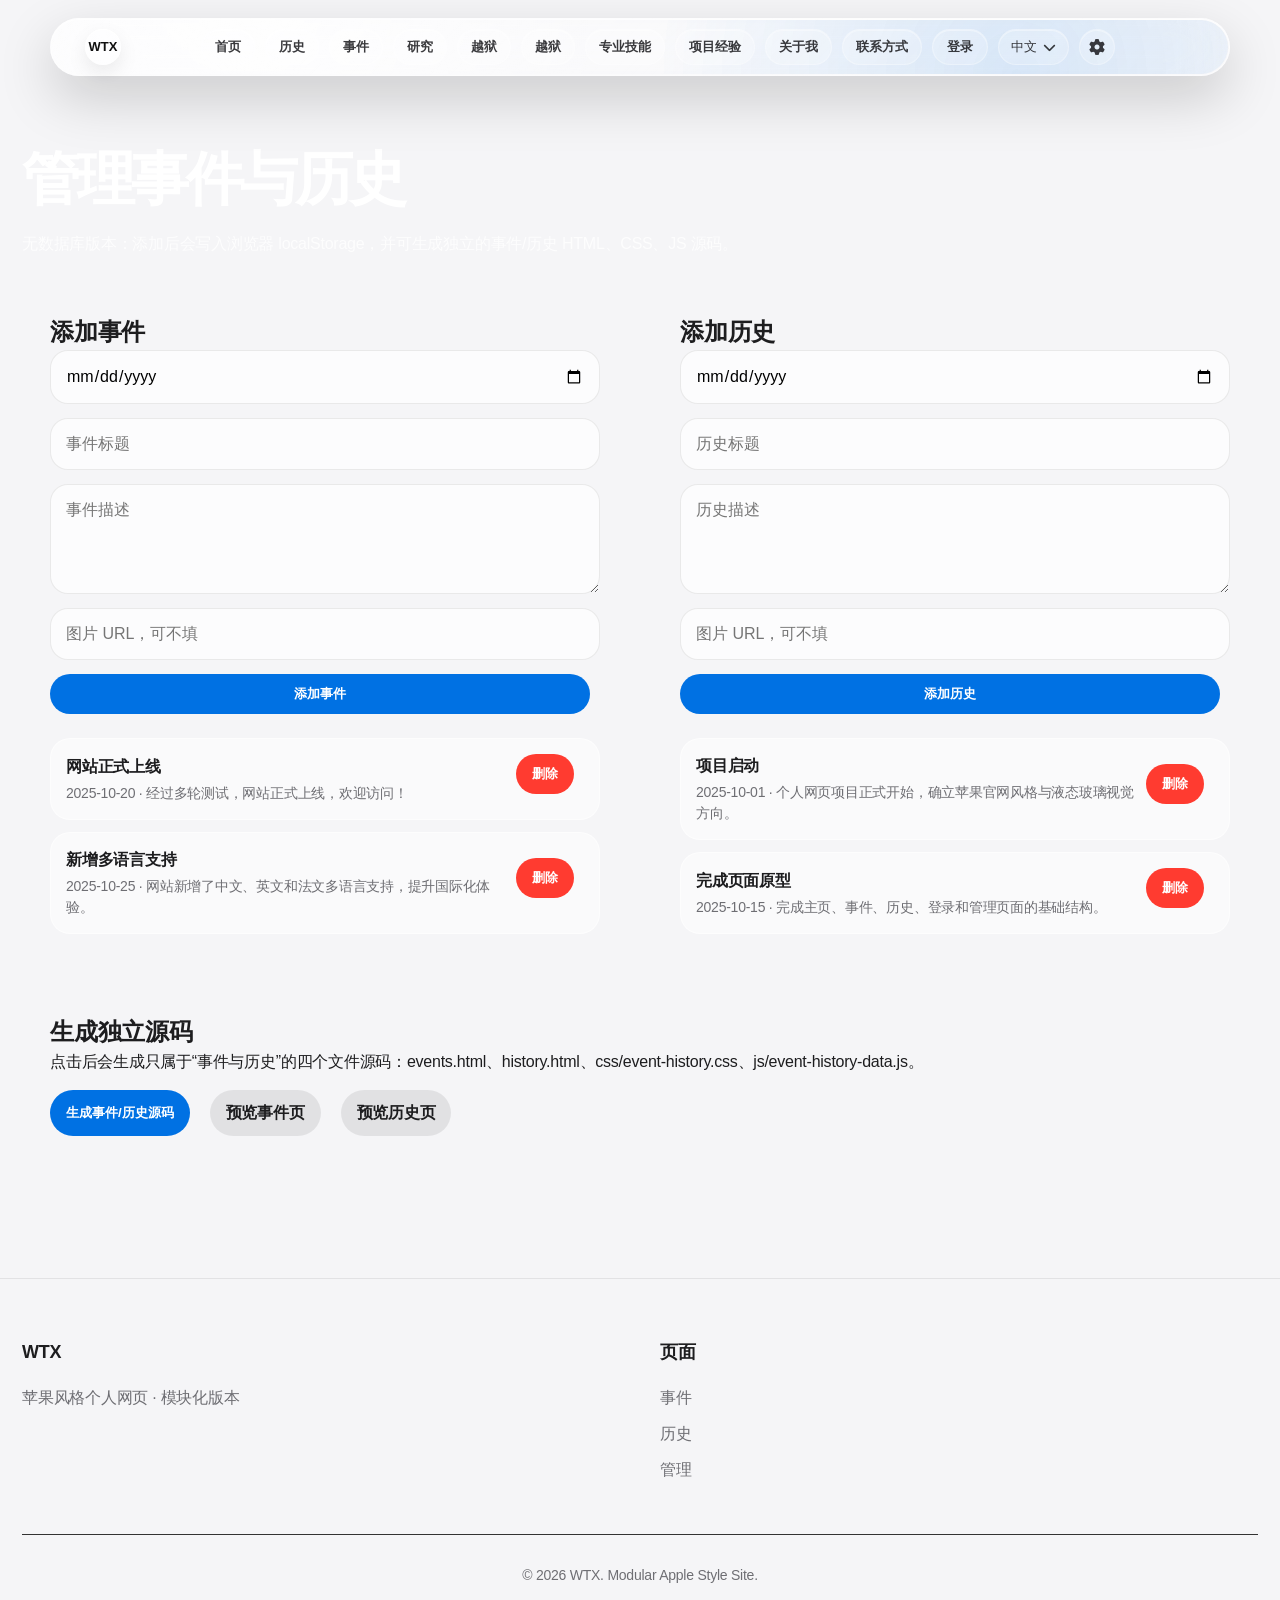
==== commit fa62ccc9: "feat(jailbreak): 新增越狱进度看板，导航接入，数据每日由 Actions 刷新" ====
--- a/admin-event-history.html
+++ b/admin-event-history.html
@@ -22,6 +22,8 @@
                 <a href="history.html" class="nav-link" data-i18n="history">历史</a>
                 <a href="events.html" class="nav-link" data-i18n="events">事件</a>
                 <a href="research.html" class="nav-link" data-i18n="navResearch">研究</a>
+            <a href="jailbreak.html" class="nav-link" data-i18n="navJailbreak">越狱</a>
+                <a href="jailbreak.html" class="nav-link" data-i18n="navJailbreak">越狱</a>
                 <a href="index.html#skills" class="nav-link" data-i18n="navSkills">专业技能</a>
                 <a href="index.html#projects" class="nav-link" data-i18n="navProjects">项目经验</a>
                 <a href="index.html#about" class="nav-link" data-i18n="navAbout">关于我</a>
@@ -60,6 +62,7 @@
             <a href="history.html" class="nav-link" data-i18n="history">历史</a>
             <a href="events.html" class="nav-link" data-i18n="events">事件</a>
             <a href="research.html" class="nav-link" data-i18n="navResearch">研究</a>
+            <a href="jailbreak.html" class="nav-link" data-i18n="navJailbreak">越狱</a>
             <a href="index.html#skills" class="nav-link" data-i18n="navSkills">专业技能</a>
             <a href="index.html#projects" class="nav-link" data-i18n="navProjects">项目经验</a>
             <a href="index.html#about" class="nav-link" data-i18n="navAbout">关于我</a>
